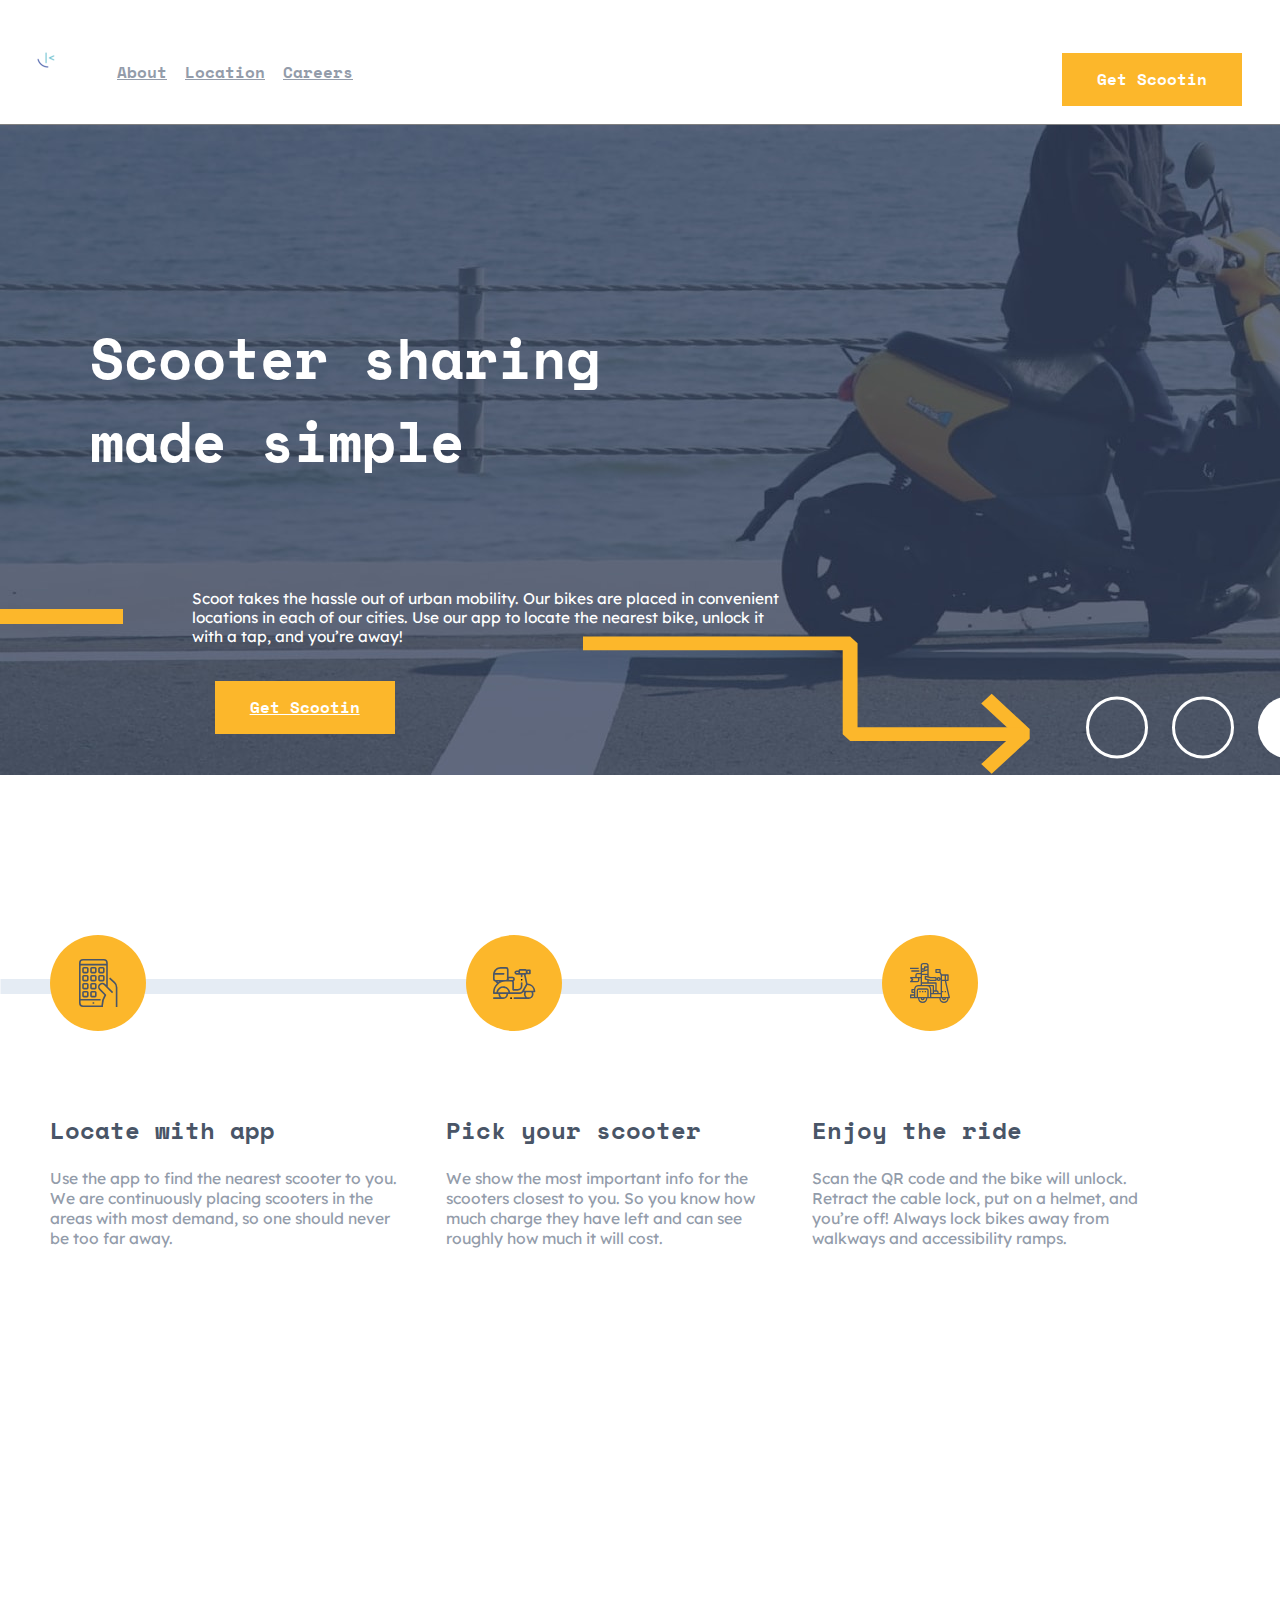
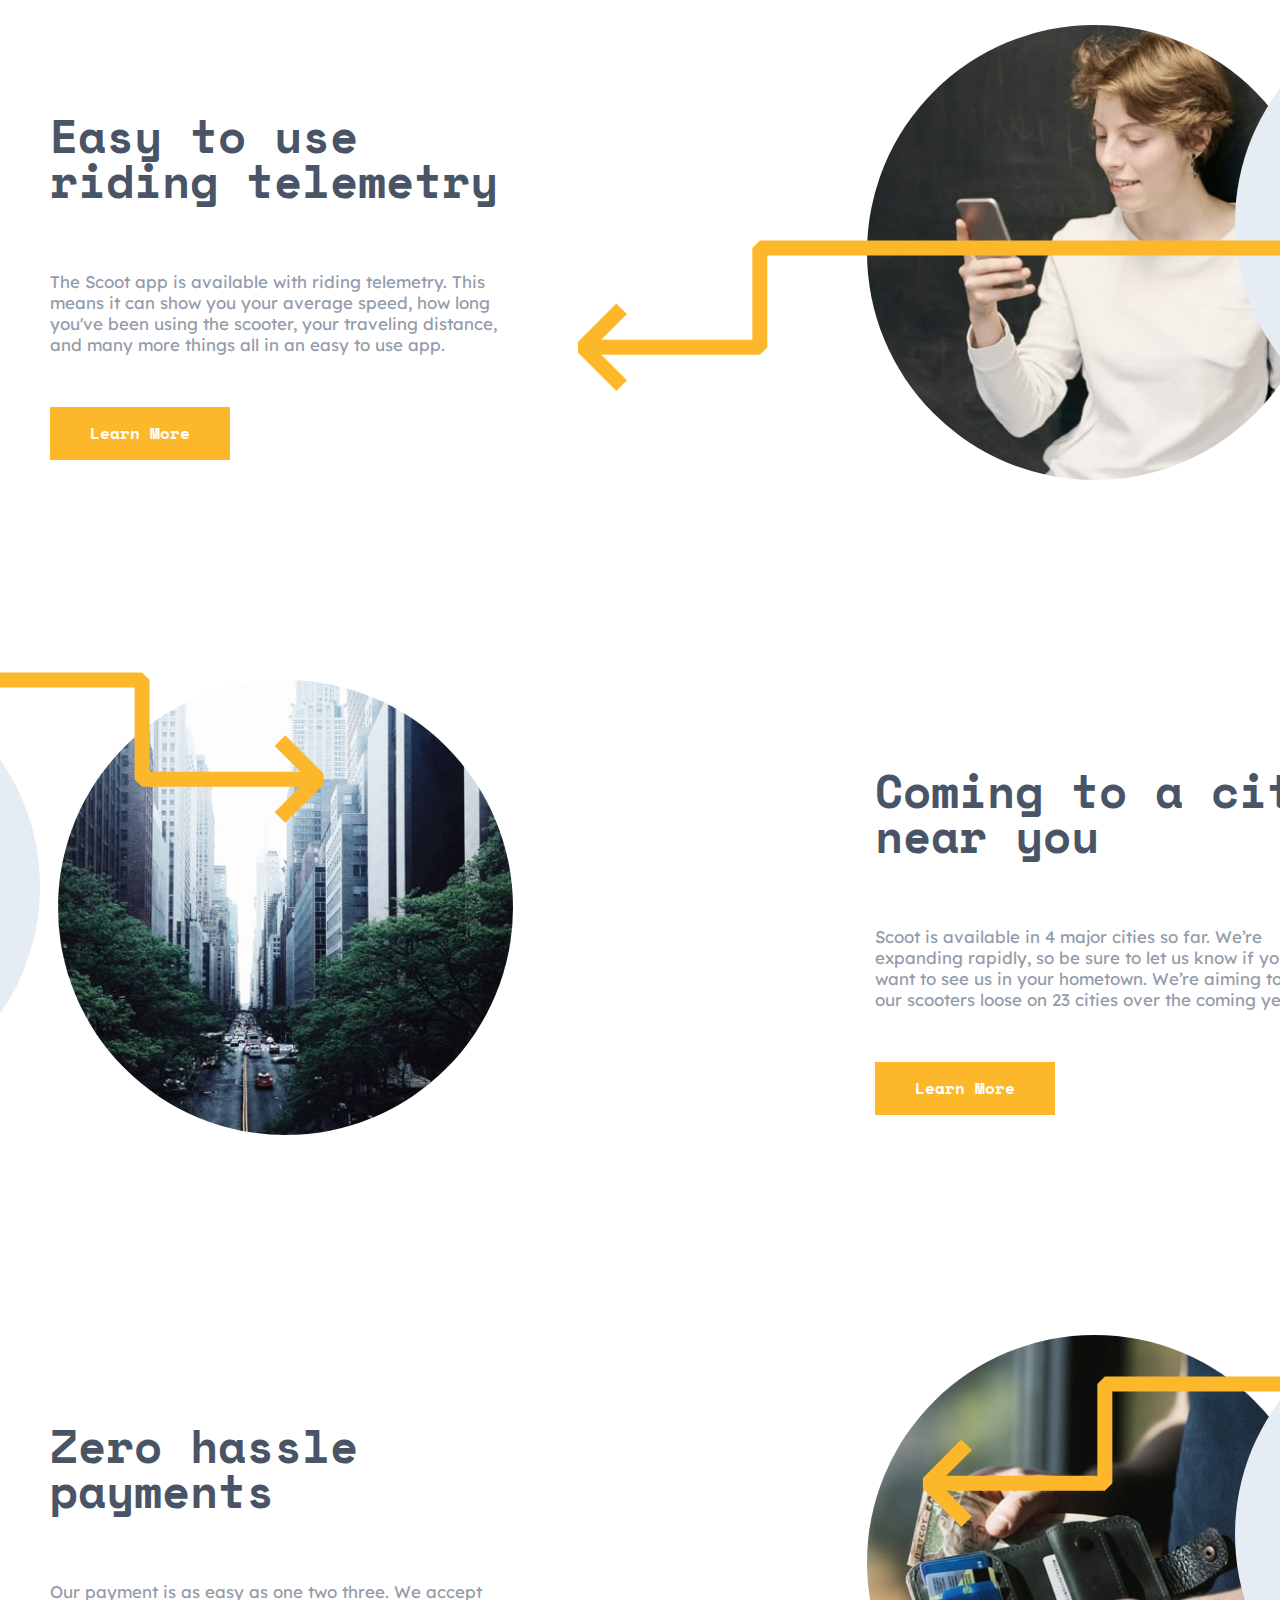
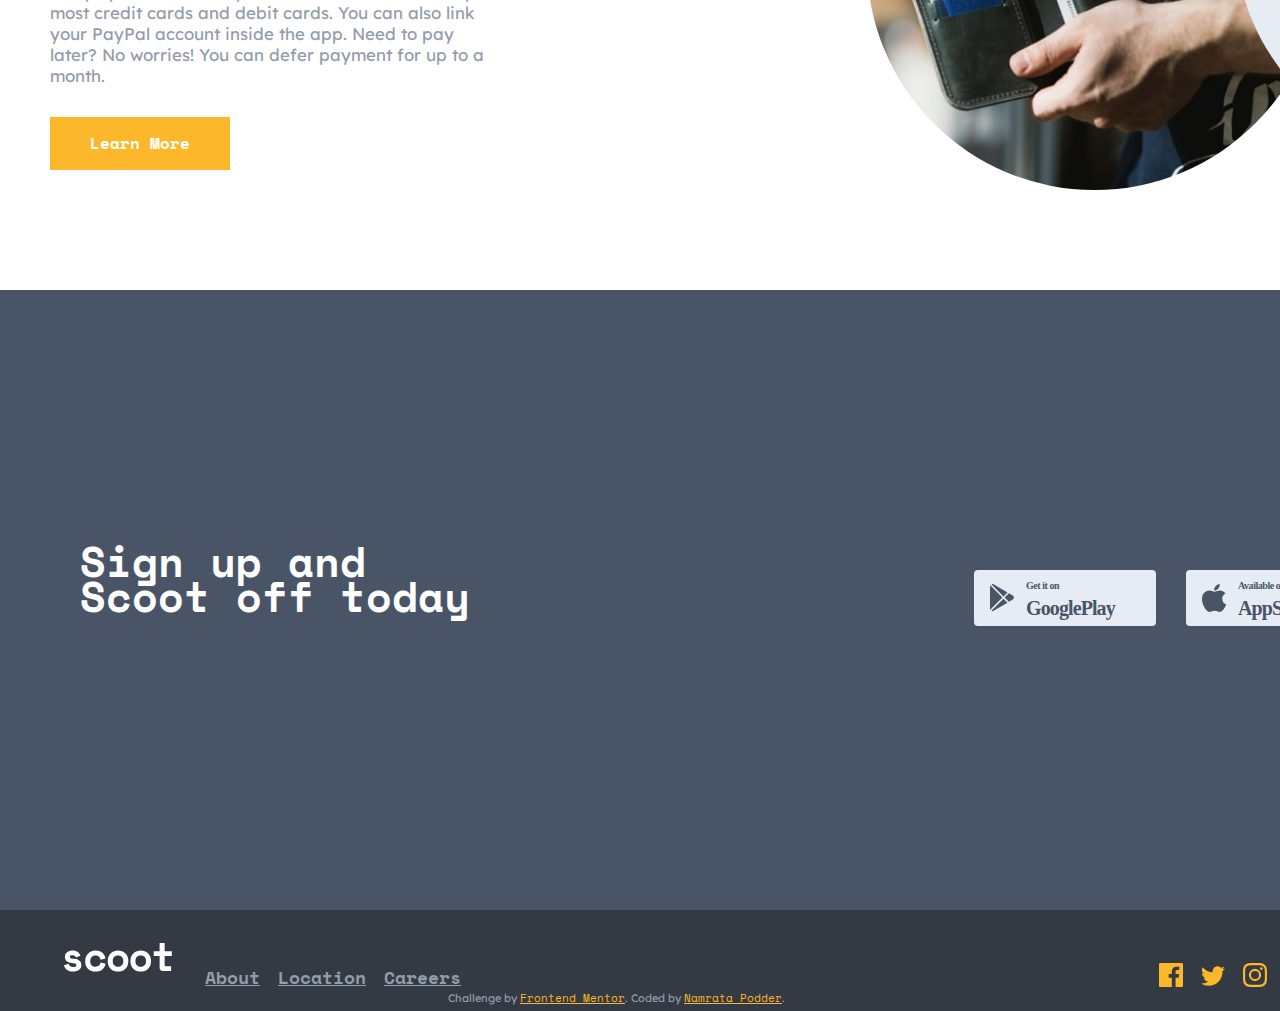
==== index.html @ ea5a3cc1 "Add files via upload" ====
<!doctype html>
<html lang="en">
  <head>
    <meta charset="utf-8">
    <meta name="viewport" content="width=device-width, initial-scale=1, shrink-to-fit=no">
    <link rel="stylesheet" href="https://stackpath.bootstrapcdn.com/bootstrap/4.5.0/css/bootstrap.min.css" integrity="sha384-9aIt2nRpC12Uk9gS9baDl411NQApFmC26EwAOH8WgZl5MYYxFfc+NcPb1dKGj7Sk" crossorigin="anonymous">
    <link rel="stylesheet" href="main.css">
    <title>Scoot Home</title>
  </head>
  <body>
    <div class="body_wrap">
    <nav>
      <div class="navbar-item logo"><a href="index.html"><img src="logo.png"></a> </img></div>
      <ul class="navbar-item tabs">
        <li>
          <a href="about.html">About</a>
        </li>
        <li>
          <a href="location.html">Location</a>
        </li>
        <li>
          <a href="career.html">Careers</a>
        </li>
      </ul>
      <a href="#scoot"><button class="navbar-item scootin">Get Scootin</button></a>
    </nav>
    <div class="sidebar-container">
      <div class="logo"><a href="index.html"><img src="logo-white.svg"></a></div>
      <img id="hamburger" src="assets/icons/hamburger.svg" alt="" onclick="openNav()">
    </div>
    <div id="mySidebar" class="sidebar">
      <div class="close"><img src="assets/icons/close.svg" onclick="closeNav()"></img></div>
      <div class="tabs">
        <p><a href="about.html">About</a></p>
        <p><a href="location.html">Location</a></p>
        <p><a href="career.html">Careers</a></p>
      </div>
      <a href="#scoot"><button class=" scootin">Get Scootin</button></a>
    </div>
      <div class="home_container">
        <div class="home-image">
          <div class="home-copy">
          <div id="home-heading"><h1 id="home-head">Scooter sharing made simple</h1></div>

          <div class="line">
            <img id="home-line" src="assets/patterns/line.svg" alt="horizontal-line">
          </div>
          <div id="home-text">
            Scoot takes the hassle out of urban mobility. Our bikes are placed in convenient locations in each of our cities. Use our app to locate the nearest bike, unlock it with a tap, and you’re away!

          </div>
          <div class="scoot-button">
            <button class="scootin"><a href="#scoot" >Get Scootin</a></button>
          </div>
          </div>
          <div class="arrow">
            <img id="home-arrow" src="assets/patterns/right-arrow.svg" alt="right-arrow">
          </div>
          <div class="circles">
            <img class="home-circle" src="assets/patterns/white-circles.svg" alt="right-arrow">
          </div>

        </div>
      </div>
      <section class="steps">
        <div class="step-container">


          <div class="horizontal-line">
            <img src="assets/patterns/horizontal-line.svg" alt="horizontal line">
          </div>
          <div class="vertical-line">
            <img src="assets/patterns/vertical-line.svg" alt="vertical line">
          </div>
          <div class="steps steps_wrap">
            <div class="step-card">
            <div class="step-icons ">
              <img  src="assets/icons/locate.svg" alt="locate">
            </div>
            <div class="step_copy">
              <h4>Locate with app</h4>
              <p>
                Use the app to find the nearest scooter to you. We are continuously placing scooters in the areas with most demand, so one should never be too far away.
              </p>
            </div>
            </div>
            <div class="step-card">

            <div class="step-icons ">
              <img class="not-first" src="assets/icons/scooter.svg" alt="locate">
            </div>
            <div class="step_copy scooter">
              <h4>Pick your scooter</h4>
              <p>
              We show the most important info for the scooters closest to you. So you know how much charge they have left and can see roughly how much it will cost.
                </p>
            </div>
            </div>
            <div class="step-card">
              <div class="step-icons">
              <img class="not-first" src="assets/icons/ride.svg" alt="locate">
            </div>
            <div class="step_copy ride">
              <h4>Enjoy the ride</h4>
              <p>
              Scan the QR code and the bike will unlock. Retract the cable lock, put on a helmet, and you’re off! Always lock bikes away from walkways and accessibility ramps.
            </p>
            </div>
          </div>
          </div>
          </div>
      </section>
      <section class="articles">
        <div class="article_container">
          <article class="feature">
            <div class="article_picture picture1">
              <img class="feature_pic" src="assets/images/telemetry.jpg" alt="article feature">
            </div>
            <div class="article_copy article1">
              <h2>Easy to use riding telemetry</h2>
              <p class="article_text">The Scoot app is available with riding telemetry. This means it can show you your average speed, how long you've been using the scooter, your traveling distance, and many more things all in an easy to use app.</p>
              <div class="learn-button learn1">
                <a href="about.html"><button class="learn-more">Learn More</button></a>
              </div>
            </div>

          </article>
          <article class="feature">
            <div class="article_picture picture2">
              <img class="feature_pic" src="assets/images/near-you.jpg" alt="article feature">
            </div>
            <div class="article_copy article2">
              <h2>Coming to a city near you</h2>
              <p class="article_text">Scoot is available in 4 major cities so far. We’re expanding rapidly, so be sure to let us know if you want to see us in your hometown. We’re aiming to let our scooters loose on 23 cities over the coming year.</p>
              <div class="learn-button learn2">
                <a href="location.html"><button class="learn-more">Learn More</button></a>
              </div>
            </div>

          </article>
          <article class="feature">
            <div class="article_picture picture1">
              <img class="feature_pic" src="assets/images/payments.jpg" alt="article feature">
            </div>
            <div class="article_copy article1">
              <h2>Zero hassle payments</h2>
              <p class="article_text">Our payment is as easy as one two three. We accept most credit cards and debit cards. You can also link your PayPal account inside the app. Need to pay later? No worries! You can defer payment for up to a month.</p>
              <div class="learn-button learn1">
                <a href="about.html"><button class="learn-more">Learn More</button></a>
              </div>
            </div>
          </article>
        </div>
        <div class="patterns">
        <div class="pattern pattern--circle pattern--circle--group-1">
          <img src="./assets/patterns/circle.svg" alt="circle pattern">
        </div>
        <div class="pattern pattern--arrow pattern--arrow--group-1">
          <img src="./assets/patterns/left-downward-arrow.svg" alt="left downward arrow pattern">
        </div>
        <div class="pattern pattern--circle pattern--circle--group-2">
          <img src="./assets/patterns/circle.svg" alt="circle pattern">
        </div>
        <div class="pattern pattern--arrow pattern--arrow--group-2">
          <img src="./assets/patterns/right-arrow.svg" alt="right arrow pattern">
        </div>
        <div class="pattern pattern--circle pattern--circle--group-3">
          <img src="./assets/patterns/circle.svg" alt="circle pattern">
        </div>
        <div class="pattern pattern--arrow pattern--arrow--group-3">
          <img src="./assets/patterns/left-downward-arrow.svg" alt="left downward arrow pattern">
        </div>
        </div>
      </section>
       <section class="call-to-action" id="scoot">
      <div class="call-to-action-container">
        <h2>Sign up and Scoot off today</h2>
        <div class="stores">
          <div class="store appstore"><img src="assets/icons/app-store.svg" alt="appstore"></div>
          <div class="store playstore"><img src="assets/icons/google-play.svg" alt="playstore"></div>
        </div>
      </div>
    </section>
    <footer>
      <div class="footer-container">
        <div class="footer-logo"><a href="index.html"><img src="./assets/logo-white.svg"></a> </img></div>
        <ul class="footer-tabs">
          <li>
            <a href="about.html">About</a>
          </li>
          <li>
            <a href="location.html">Location</a>
          </li>
          <li>
            <a href="career.html">Careers</a>
          </li>
        </ul>
        <ul class="socials">
          <li>
            <a href="www.facebook.com"><img src="assets/icons/facebook.svg" alt="facebook-icon"></a>
          </li>
          <li>
            <a href="www.twitter.com"><img src="assets/icons/twitter.svg" alt="twitter"></a>
          </li>
          <li>
            <a href="www.instagram.com"><img src="assets/icons/instagram.svg" alt="instagram"></a>
          </li>
        </ul>
        </ul>
        <div class="attribution">
          Challenge by <a href="https://www.frontendmentor.io/challenges" target="_blank">Frontend Mentor</a>.
          Coded by <a href="https://twitter.com/namratapdr" target="_blank">Namrata Podder</a>.
        </div>
      </div>
    </footer>
      </div>
    <script src="https://code.jquery.com/jquery-3.5.1.slim.min.js" integrity="sha384-DfXdz2htPH0lsSSs5nCTpuj/zy4C+OGpamoFVy38MVBnE+IbbVYUew+OrCXaRkfj" crossorigin="anonymous"></script>
    <script src="https://cdn.jsdelivr.net/npm/popper.js@1.16.0/dist/umd/popper.min.js" integrity="sha384-Q6E9RHvbIyZFJoft+2mJbHaEWldlvI9IOYy5n3zV9zzTtmI3UksdQRVvoxMfooAo" crossorigin="anonymous"></script>
    <script src="https://stackpath.bootstrapcdn.com/bootstrap/4.5.0/js/bootstrap.min.js" integrity="sha384-OgVRvuATP1z7JjHLkuOU7Xw704+h835Lr+6QL9UvYjZE3Ipu6Tp75j7Bh/kR0JKI" crossorigin="anonymous"></script>
    <script>
      function openNav() {
        document.getElementById("mySidebar").style.width = "270px";

      }
      function closeNav() {
        document.getElementById("mySidebar").style.width = "0";

      }

    </script>
  </body>
</html>
---- main.css ----
@import url("https://fonts.googleapis.com/css?family=Lexend+Deca|Space+Mono:400,700&display=swap");
html,body{
  height: 100%;
   scroll-behavior: smooth;
}
body{
  margin:0;
  font-family: "Lexend Deca", sans-serif;
  background-color: white;
  color: #939caa;
  overflow-x: hidden;
}
.body_wrap{
  overflow-x: hidden;
  position: relative;
  scroll-behavior: smooth;

}
.sidebar-container{
   overflow-x: hidden;
}

.steps{
  font-size: 1.5rem;
  
}
.home-image{
  color: white;
}
h1{
  font-weight: bold;
  font-family: "Space Mono", monospace;
}
.home_container{
  overflow: hidden;
  font-size: 1.5rem;
}

.scootin:hover{
  outline: none;
  color: #fcb72b;
  background-color: transparent;
  border-color: #fcb72b;
}
.scootin:hover a{
  color: #fcb72b;
}
.learn-more:hover a{
  color: #fcb72b;
}
.messageUs:hover a{
  color: #fcb72b;
}
nav{
  font-size: 1.5rem;
}
.sidebar{
  font-size: 1.5rem;
  
}
  @media (min-width: 768px) {
    nav{
      margin:0;
      height: 100px;
      border-bottom: 1px solid grey;
      font-family: "Space Mono", monospace;
    }
.navbar-item{
  padding: 20px;

}
.logo{
  margin-left: 10px;
  float: left;
  margin-right: 30px;
}
ul{
  list-style-type: none;
}
 a{
  color: inherit;
font-family: "Space Mono", monospace;
}
a:hover{
  color:#FCB72B;
  text-decoration: none;
}
.tabs li {
  padding-top: 12px;
  font-size: 65%;
  font-weight: bold;
  display: inline;
  float: left;
  margin: 5px;
  padding-right: 8px;
}
.scootin{
  font-family: "Space Mono", monospace;
  height: 53px;
  width: 180px;
  text-align: center;
  float: right;
  margin-right: 3%;
  background-color : #FCB72B;
  color: white;
  font-size: 65%;
  font-weight: bold;
  border : 3px solid #FCB72B;
  margin-top: -35px;
  padding: 0;
}
.sidebar , .sidebar-container{
  display: none;
}



}
@media (min-width:1500px) {
  .home-image{
    background-image: url("assets/images/home-hero-desktop.jpg");
    background-size: cover;
    height: 650px;
    width: 100%;
      }
      #home-heading{
        padding-top: 4%;
        width: 650px;
        padding-left: 7%;
      }
      #home-head{
        font-size: 235%;
      }
      #home-text{
        font-size: 68%;
        padding-top: 2%;
        width: 600px;
        padding-left: 10%;
      }
      #home-line{
        position: relative;
        top:80px;
        left:-80px;
      } 
      #home-arrow{
        position: absolute;
        width: 447px;
        height: 138px;
        z-index: 0;
        right: 250px;
        margin-top: -10px;
      }
      .circles{
        width: 234px;
        height: 63px;
        float: right;
        padding-top: 50px;
        margin-right: -40px;
      }
      .scoot-button{
        position: absolute;
        height: 53px;
        width: 180px;
        margin-top: 70px;
        margin-left: 220px;
      }
}
@media (min-width:1024px) and (max-width:1500px){
.home-image{
  background-image: url("assets/images/home-hero-desktop.jpg");
  background-size: cover;
  height: 650px;
  width: 100%;
    }
    #home-heading{
      padding-top: 12%;
      width: 650px;
      padding-left: 7%;
    }
    #home-head{
      font-size: 235%;
    }
    #home-text{
      font-size: 64%;
      padding-top: 3%;
      width: 600px;
      padding-left: 15%;
    }
    #home-line{
      position: relative;
      top:80px;
      left:-80px;
    }
    #home-arrow{
      position: absolute;
      width: 447px;
      height: 138px;
      z-index: 0;
      right: 250px;
      margin-top: -10px;
    }
    .circles{
      width: 234px;
      height: 63px;
      float: right;
      padding-top: 50px;
      margin-right: -40px;
    }
    .scoot-button{
      position: absolute;
      height: 53px;
      width: 180px;
      margin-top: 70px;
      margin-left: 220px;
    }
  }
@media (min-width:767.98px) and (max-width: 1023.98px) {
  .home-image{
    background-image: url("assets/images/home-hero-tablet.jpg");
    background-size: cover;
    height: 650px;
     display: flex;
        -webkit-box-pack: center;
                -ms-flex-pack: center;
                justify-content: center;
                -webkit-box-align: center;
                -ms-flex-align: center;
                align-items: center;
        -webkit-box-direction: normal;
        -ms-flex-direction: column;
        flex-direction: column;
        justify-content: center;
      }


    .home_container{
      text-align: center;
      margin: auto;
        width: 100%;
        display: block;
    }
    #home-heading{
     
      width: 500px;
      height: 112px;
      margin: 0 3%;
    }
    #home-head{
      font-size: 225%;
      line-height: 90%;
    }
    #home-text{
      text-align: center;
      font-size: 64%;
      margin-top: 125px;
      width: 573px;
      height: 75px;
      margin: 25px 0 50px 0 ;
    }
    #home-line{
    display: none;
    }
    .arrow{
      float: left;
    }
    #home-arrow{
      position: absolute;
      width: 447px;
      height: 138px;
      top: 580px;
      left: 0;
       -webkit-transform: translateX(-4rem);
          transform: translateX(-4rem);
    }
    .circles{
      width: 234px;
      height: 63px;
      margin-right:-40px;
      position: absolute;
      top: 640px;
      right: 0;
    }
    .scoot-button{
      text-align: center;
      position: absolute;
      height: 53px;
      width: 180px;
      top: 35rem;
      left: 40%;
    }
  }
  @media (max-width: 767.97px) {
    .home-image{
      background-image: url("assets/images/home-hero-mobile.jpg");
      background-size: cover;
      height: 650px;
      width: 100%;
      display: flex;
      text-align: center;
        -webkit-box-pack: center;
        -ms-flex-pack: center;
        justify-content: center;
        -webkit-box-align: center;
        -ms-flex-align: center;
        align-items: center;
        -webkit-box-direction: normal;
        -ms-flex-direction: column;
        flex-direction: column;
        justify-content: center;
        }
 .home_container{
      text-align: center;
      margin: auto;
        width: 100%;
        display: block;
    }
    #home-heading{
    
      width: 500px;
      height: 112px;
     
    }
    #home-heading h1{
      position: absolute;
      left:0;
    }
    #home-head{
       
      font-size: 220%;
      line-height: 90%;
    }
    .home-copy{
      display: flex;
      text-align: center;
        -webkit-box-pack: center;
        -ms-flex-pack: center;
        justify-content: center;
        -webkit-box-align: center;
        -ms-flex-align: center;
        align-items: center;
        -webkit-box-direction: normal;
        -ms-flex-direction: column;
        flex-direction: column;
        justify-content: center;
      position: absolute;
      top: 2rem;
    }
    #home-text{
      text-align: center;
      font-size: 64%;
      margin-top: 125px;
      width: 573px;
      height: 75px;
      margin: 25px 0 50px  0;
    }
    #home-line{
    display: none;
    }
     #home-arrow{
      position: absolute;
      width: 447px;
      height: 138px;
      top: 580px;
      left: 0;
       -webkit-transform: translateX(-4rem);
          transform: translateX(-4rem);
    }
     .scoot-button{
      text-align: center;
      position: absolute;
      height: 53px;
      width: 180px;
      top: 24rem;
      right: 40%;
     }
    }
  @media  (max-width: 767.97px) {
    .home_container{
      text-align: center;
      margin: auto;
        width: 100%;
        display: flex;
        justify-content: center;
    }
    #home-heading{
      margin-top: 60px;
      padding-top: 17%;
      width: 436px;
      height: 80px;
      margin-left: 15%;
    }
    #home-head{
      font-size: 165%;
      line-height: 90%;
    }
    #home-text{
      font-size: 64%;
      width: 436px;
      height: 100px;
      margin: 100px 15% 34px 15%;
    }
    #home-line{
    display: none;
    }
    .arrow{
      float: left;
    }
    #home-arrow{
      position: absolute;
      width: 447px;
      height: 138px;
      top: 430px;
      margin-left: -30%;
      margin-right: 30%;
    }
    .circles{
    display: none;
    }
    .scoot-button{
      position: absolute;
      height: 53px;
      width: 180px;
      margin: 0 15%;
    }
  }
  /*making the header more responsive*/
@media  (max-width:599.98px){
 
  #home-head{
    font-size: 165%;
    line-height: 90%;
  }
  #home-text{
    font-size: 64%;
    width: 380px;
    height: 100px;
    margin: 100px 10% 50px 10%;
  }
  #home-line{
  display: none;
  }
  .arrow{
    float: left;
  }
  #home-arrow{
    position: absolute;
    width: 447px;
    height: 138px;
    top: 430px;
    margin-left: -40%;
    margin-right: 30%;
  }
  .circles{
  display: none;
  }
  
}
@media (max-width:434px){
  .home_container{
    text-align: left;
    margin: auto;
      width: 100%;
    display: flex;
    justify-content: center;

  }
  #home-heading{
    padding: 20%  0 0 20px;
    width: 350px;
    height: 80px;
    margin: 60px 1% 0px 1%;

  }
  #home-head{
    font-size: 100%;
    line-height: 90%;

  }
  #home-text{
    font-size: 64%;
    width: 300px;
    height: 100px;
    margin: 50px 5% 70px 2%;
    padding: 20px;
  }
  #home-line{
  display: none;
  }
  .arrow{
    float: left;
  }
  #home-arrow{
    position: absolute;
    width: 447px;
    height: 138px;
    top: 440px;
    margin-left: -78%;
    margin-right: 30%;
  }
  .circles{
  display: none;
  }
  .scoot-button{
    position: absolute;
    height: 53px;
    width: 50px;
    right: 230px;
    font-size: 1.3rem;
    margin: 30px 50px 30px 50px;
  }
}
@media (max-width:322px){

  .scoot-button{
    position: absolute;
    left: 0px;
    height: 53px;
    width: 40px;
    right: 230px;
    font-size: 1.3rem;
    margin: 30px auto;
  }
 
  #home-heading {
     width: 50%;
     margin-bottom: 1rem;
  }
  #home-head {
   
    font-size: 150%;
    line-height: 90%;
    
  }
}
/*Styling for phones and tablets*/
@media (max-width: 767.98px) {
  .navbar-item{
    display: none;
  }
  .sidebar-container{
    position: fixed;
    top: 0;
    text-align: center;
    background: white;
    display: block;
    height: 70px;
    width: 100%;
    z-index: 1;
  }
  .sidebar-container .logo img{
      width: 75px;
      height: 21px;
  }
  .sidebar {
    height: calc(100% - 70px); 
    width: 0px; 
    position: fixed;
    top: 70px;
    float: left;
    text-align: left;
    z-index: 1;
    background-color: #333A44; 
    overflow: hidden; 
    padding-top: -20px; 
    transition: 0.5s; 
  }
  #hamburger{
    float: left;
    margin-top: -60px;
    padding: 30px;
  }
  .logo{
    margin-top: 6px;
    padding:10px;
  }
  .close{

    position: absolute;
    top:2%;
    right: 5%;
  }
  a{
  color: #fff;
  }
  a:hover{
    color:#FCB72B;
    text-decoration: none;
  }
  .tabs  {
    padding-top: 12px;
    padding-left: 2.5rem;
    font-size: 65%;
    font-weight: bold;
    margin: 5px;
    padding-right: 8px;
    transition: 0.3s;
   
  }
  
  .scootin{
    position: absolute;
    bottom: 0;
    height: 53px;
    width: 160px;
    text-align: center;
    margin: 2rem 0 2rem 2.5rem;
    background-color : #FCB72B;
    color: white;
    font-size: 65%;
    font-weight: bold;
    border : 3px solid #FCB72B;
    padding: 0;
  }
}
@media (max-width:340px){
  .steps {
    width: 100%;
    height: 700px;
    background-color: white;
  }
  .step_copy p {
    font-size: 60%;
  }
}
.steps {
  width: 100%;
  height: 650px;
  background-color: white;

}
.step_copy p {
  font-size: 65%;
}
.step_copy h4{
  color: #495567;
  font-family:"Space Mono", monospace;
  font-weight: bold;
  margin-bottom: 20px;
}
@media (min-width:1190px) {
  .vertical-line {
    display: none;
  }
  .step-container{
  position: relative;
  top: 30%;
  z-index: 0;
  }
  .steps {
      display: flex;

  }
  .step-icons {
    float: left;
    display: inline;
  margin-top: -65px;
  margin-left: 50px;
  }
  .not-first{
      margin-left: 270px;
  }
  .step_copy{
    position: absolute;
    top: 60px;
    width: 350px;
    height: 100px;
    margin: 50px 10px 50px 50px;
  }

  .scooter {
    margin-left: 300px;
  }
  .ride {
    margin-left: 250px;
    margin-right: 0px;
  }
}

@media (min-width:768px) and (max-width: 1189.98px) {
  .horizontal-line {
    display: none;
  }
  .step-container{
  position: relative;
  display: flex;
  justify-content: space-around;
  }
  .vertical-line{
     margin-left: 20%;

  }

    .steps_wrap{
      float: left;
    }
  .step-icons {
  margin:100px 20px 0px -55px;
  left:0;

  }
  .step_copy{
    position: absolute;
    width: 400px;
    height: 100px;
    margin: -100px 10px 50px 100px;
  }
}

@media (max-width: 767.98px) {
  .steps{
    margin-bottom: 150px;
  }
  .horizontal-line {
    display: none;
  }
  .vertical-line {
    display: none;
  }
  .step-container{
    height: 100%;
  display: flex;
  flex-direction: column;
  margin: auto;
  justify-content: center;
  text-align: center;
  }

  .step-icons {
  margin:80px 0;

  }
  .step-icons img{
    width: 56px;
    height: 56px;
  }
  .not-first{
    margin-top: 130px;
  }
  .step_copy{
    position: absolute;
    width: 80%;
    height: 100px;
    margin: -40px 10% 50px 10% ;
  }
}
.learn-more{
  font-family: "Space Mono", monospace;
  height: 53px;
  width: 180px;
  text-align: center;
  background-color : #FCB72B;
  color: white;
  font-size: 65%;
  font-weight: bold;
  border : 3px solid #FCB72B;
}
.learn-more:hover{
  outline: none;
  color: #fcb72b;
  background-color: transparent;
  border-color: #fcb72b;
}
.article_picture{
  margin-top:150px;
  width: 455px;
  height: 455px;
  border-radius: 50%;

}
.feature_pic{
  width: 100%;
  height: 100%;
  object-fit: cover;
  border-radius: 50%;
  position: relative;
}
h2{
  color: #495567;
  font-family:"Space Mono", monospace;
  font-weight: bold;
  font-size: 190%;
  width: 450px;
  height: 120px;
  line-height: 99%;
}

.article_text{
  font-size: 1.5rem;
}

@media (min-width:1044px) {
  .article_container{
    display: flex;
    flex-direction: column;
    width: 100%;
    justify-content: center;
    padding: 50px 50px;
    text-align: center;
  }
  .feature{
    height: 655px;
  }

  .picture1{
    float: right;
     margin-right: 0.5rem;
  }
 
  .article_copy{
    margin-top: 200px;
    text-align: left;
    font-size: 1.5rem;
  }
  .article1{
      float: left;
  }

  .article_text{
    width: 455px;
    height: 100px;
    font-size: 70%;
  }
  .learn-button{
    margin: 20px 0px;
  }
  .learn1{
    float: left;
  }
  .picture2{
    margin-left: 0.5rem;
  }
  .picture2 , .learn2{
    float: left;
  }

  .article2 {
      float: right;
  }
  .articles .pattern--circle--group-1 {
         
         position: absolute;
         top: 100rem;
         right: 0;
    -webkit-transform: translateX(400px);
            transform: translateX(400px);
  }
  .articles .pattern--arrow--group-1 {
    position: absolute;
  top: 115rem;
  right: -3%;
}
  .articles .pattern--circle--group-2 {
         
         position: absolute;
         top: 141.5rem;
         left: 0;
    -webkit-transform: translateX(-405px);
            transform: translateX(-405px);
  }
  .articles .pattern--arrow--group-2 {
    position: absolute;
  top: 142rem;
  left: -10%;
}
.articles .pattern--circle--group-3 {
         
         position: absolute;
         top: 182rem;
         right: 0;
    -webkit-transform: translateX(400px);
            transform: translateX(400px);
  }
  .articles .pattern--arrow--group-3 {
  position: absolute;
  top: 186rem;
  left: 72%;
}
}

@media (min-width:769px) and (max-width:1043.98px) {
  .article_container{
    display: flex;
    flex-wrap: wrap;
    width: 100%;
    justify-content: center;
    padding: 50px 50px;
  }
  .feature{
    flex-direction: row;
    height: 820px;
    display: block;
  }
  .article_picture{
    margin-top:50px;
    width: 410px;
    height: 410px;
    border-radius: 50%;
    margin-left: 90px;
  }
  .article_copy{
    margin-top: 40px;
    margin-left: 10px;
    font-size: 1.5rem;
  }
  .article_text{
    width: 570px;
    height: 95px;
    font-size: 65%;
    text-align: center;
  }
  .article_container  h2{
    text-align: center;
    width: 573px;
    font-size: 220%;
  }
  .learn-button{
    margin: 10px 33%;
  }
  
   .articles .pattern--circle--group-1 {
         
         position: absolute;
         top: 93rem;
         right: 0;
    -webkit-transform: translateX(350px);
            transform: translateX(350px);
  }
  .articles .pattern--arrow--group-1 {
    position: absolute;
  top: 110rem;
  right: -3%;
}
  .articles .pattern--circle--group-2 {
         
         position: absolute;
         top: 143rem;
         left: 0;
    -webkit-transform: translateX(-335px);
            transform: translateX(-335px);
  }
  .articles .pattern--arrow--group-2 {
    position: absolute;
  top: 144rem;
  left: -12%;
}
.articles .pattern--circle--group-3 {
         
         position: absolute;
         top: 195rem;
         right: 0;
    -webkit-transform: translateX(350px);
            transform: translateX(350px);
  }
  .articles .pattern--arrow--group-3 {
  position: absolute;
  top: 200rem;
  left: 50%;
}
}
@media (max-width: 768.98px) {
  .body_wrap{
    overflow: hidden;
  }
  .article_container{
    display: flex;
    flex-wrap: wrap;
    width: 100%;
    justify-content: center;
    padding: 50px 50px;
    margin-top: 30px;
  }
  .feature{
    flex-direction: row;
    height: 780px;
    display: block;
    margin: 0 10%;
  }
  
  .article_picture{
    margin-top:150px;
    width: 311px;
    height: 311px;
    border-radius: 50%;
    margin-left: 20%;
  }
  .article_copy{
    margin-top: 40px;
    font-size: 1.5rem;
  }
 .article_container  h2{
    text-align: center;
    height: 70px;
    font-size: 130%;
    width: 80%;
    margin-left: 30px;
    margin-bottom: 10px;
  }
  .article_text{
    width: 80%;
    height: 115px;
    font-size: 65%;
    text-align: center;
    margin-left: 30px;
  }
  .learn-button{
    margin: 40px 28%;
  }
  .learn-more:hover{
  outline: none;
  color: #fcb72b;
  background-color: transparent;
  border-color: #fcb72b;
}
  .articles .pattern--circle--group-1 {
         
       display: none;
  }
  .articles .pattern--arrow--group-1 {
    position: absolute;
  top: 115rem;
  left: 18%;
}
  .articles .pattern--circle--group-2 {
        display: none;
  }
  .articles .pattern--arrow--group-2 {
    position: absolute;
  top: 152rem;
  left: -3%;
}
.articles .pattern--circle--group-3 {
         
        display: none;
  }
  .articles .pattern--arrow--group-3 {
  position: absolute;
  top: 200rem;
  left: 25%;
}
}
@media (max-width: 660px) {
  .article_container{
    display: flex;
    flex-wrap: wrap;
    width:90%;
  }
  .articles{
    display: flex;
    flex-wrap: wrap;
    width:100%;
    margin: auto;
    justify-content: center;

  }
  .learn-more{
    font-family: "Space Mono", monospace;
    height: 53px;
    width: 160px;
    text-align: center;
    background-color : #FCB72B;
    color: white;
    font-size: 75%;
    font-weight: bold;
    border : 3px solid #FCB72B;
  }
  .learn-more:hover{
    outline: none;
    color: #fcb72b;
    background-color: transparent;
    border-color: #fcb72b;
  }
  .learn-more:active{
    outline: none;
  }
  .article_picture{
    margin-top:50px;
    width: 200px;
    height: 200px;
    border-radius: 50%;
    margin: 50px auto auto auto;

  }
  .feature_pic{
    width: 100%;
    height: 100%;
    object-fit: cover;
    border-radius: 50%;
    position: relative;
  }
  .article_copy{
    margin : auto;
    width: 100%;
    text-align: center;
  }
  .article_text{
    margin-bottom: 10%;
  }
  .article_container  h2{
    color: #495567;
    font-family:"Space Mono", monospace;
    font-weight: bold;
    font-size: 120%;
    margin: 20px;
  }
  .article_text{
    font-family: "Lexend Deca", sans-serif;
    font-size: 1rem;
    background-color: white;
    color: #939caa;
  }
  
  .articles .pattern--arrow--group-1 {
    position: absolute;
  top: 104.5rem;
  left: 10%;
}
.articles .pattern--arrow--group-2 {
  position: absolute;
  top: 144rem;
  right:95%;
  margin-left:-15%;
}
 .articles .pattern--arrow--group-3 {
  position: absolute;
  top: 200rem;
  left: 30%;
}
}
@media (min-width:485.98px) and (max-width:618px) {
  .learn-button{
    margin: 36% auto auto auto;
  }
  .article_container  h2{
    font-size: 1.2rem;
  }
}
@media (min-width:429.98px) and (max-width:486px) {
  .learn-button{
    margin: 55% auto auto auto;
  }
 .article_container  h2{
    font-size: 1.2rem;
  }
}
@media (max-width:430px) {
  .learn-button{
    margin: 90% auto auto auto;
  }
  .article_container  h2{
    font-size: 1.2rem;
  }
  .articles .pattern--arrow--group-2 {
  position: absolute;
  top: 146.5rem;
left: -35%;
  margin-left:-10%;
}
}
  .call-to-action-container{
            background: url("assets/patterns/cta-circles.svg");
            background-position-y: 10rem;
            background-position-x: 5rem;
            background-repeat: no-repeat;
            display: flex;
            width: 100%;
            height: 300px;
            background-color: #495567;
            justify-content: space-between;
            -webkit-box-align: center;
            -ms-flex-align: center;
            align-items: center;
            padding: 10rem 5rem;
            overflow: hidden;
             text-align: left;
        }
        .call-to-action h2{
           
            color: #fff;
            font-family:"Space Mono", monospace;
            font-weight: bold;
            font-size: 260%;
            line-height: 85%;
            width: 400px;
            height: 110px;
            margin-top: 2rem;
        }
        .store{
            float: right;
            margin: 15px;
        }
       @media (max-width: 1023.98px){
           .call-to-action-container{
               display: flex;
               -webkit-box-orient: vertical;
                -webkit-box-direction: normal;
                -ms-flex-direction: column;
                flex-direction: column;
                -webkit-box-pack: center;
                -ms-flex-pack: center;
                justify-content: center;
                text-align: center;
                 background-position-x: -20rem;
           }
           .call-to-action h2{
               font-size: 250%;
           }
           .store{
               display: flex;
               flex-direction: row;
               margin:1rem;
               -webkit-box-orient: horizontal;
           }
           .store img{
               width: 90%;
                 height: auto;     
           }
           
       }
       @media (max-width: 769px){
           .call-to-action h2{
               font-size: 200%;
           }
           .stores{
               display: flex;
               -ms-flex-direction: row;
                flex-direction: row;
                -webkit-box-pack: center;
                -ms-flex-pack: center;
                justify-content: center;
               -webkit-box-orient: horizontal;
               -webkit-box-direction: normal;
           }
           .store img{
               width: 120px;
                 height: 50px;     
           }
       }
         @media (max-width: 400px){
             .call-to-action h2{
               font-size: 130%;
               width: 200px;
           }
           .store img{
               width: 90px;
                 height: 40px;     
           }
         }
          ul{
            list-style-type: none;
            }
            a {
                font-family: "Space Mono", monospace;
            }
             footer a{
            color: #939caa; /*dim grey*/
            
            }
            a:hover{
            color:#FCB72B;
            text-decoration: none;
            }
       footer{
           background-color:#333A44 ;
           overflow: hidden;
       }
        @media (min-width:769px){
       footer{
        width: 100%;
        height: 101px;
        display: flex;
               -ms-flex-direction: column;
                flex-direction: column;
                 -webkit-box-pack: center;
                -ms-flex-pack: center;
                justify-content: center;
               -webkit-box-orient: vertical;
               -webkit-box-direction: normal;
               position: relative;
        
       }

       .footer-logo{
           float: left;
           padding: 5%;
       }
       
      
       .footer-tabs li , .socials li{
           padding-top: 2rem;
            font-weight: bold;
            display: inline;
            float: left;
            margin: 5px;
            padding-right: 8px;
            font-size: 115%;
       }
      
       .footer-tabs{
           position: absolute;
           left: 10rem;
           top:0;
           
       }
       .socials{
           top:0;
            position: absolute;
            right: 0;
       }
    }
       .socials,.footer-tabs {
           display: flex;
             -webkit-box-align: center;
            -ms-flex-align: center;
            align-items: center;
       }
       footer a{
             color: #939caa; 
       }

       @media (max-width:769px){
           footer{
               width: 100%;
                height: 400px;
                margin: 0 auto;
                padding: 6.4rem ;
                display: -webkit-box;
                display: -ms-flexbox;
                display: flex;
                -webkit-box-orient: vertical;
                -webkit-box-direction: normal;
                -ms-flex-direction: column;
                flex-direction: column;
                -webkit-box-align: center;
                -ms-flex-align: center;
                align-items: center;
                justify-content: center;
           }
           .footer-logo{
               padding-left: 15px;
           }
           .footer-container{
                display: flex;
                flex-direction: column;
                text-align: center;
             -webkit-box-align: center;
            -ms-flex-align: center;
            align-items: center;
              
           }

           .socials{
                margin-top: 3rem;
           }
            .socials li{
         
            font-weight: bold;
            display: inline;
            float: left;
            margin: 5px;
            padding-right: 8px;
           
       }
       .footer-tabs{
           display: block;
          
       }
       .footer-tabs li {
            font-size: 110%;
           margin-top: 1.5rem;
            font-weight: bold;
           clear: both;
       }
       
    }
    footer{
      text-align: center;
    }
    .attribution { 
      font-size: 11px;
       text-align: center; 
      position: absolute;
      bottom: 5px;
     
    }
    @media (min-width: 769.1px){
      .attribution{
        left: 35%;
    }
    }
      .attribution a { color:#FCB72B; }
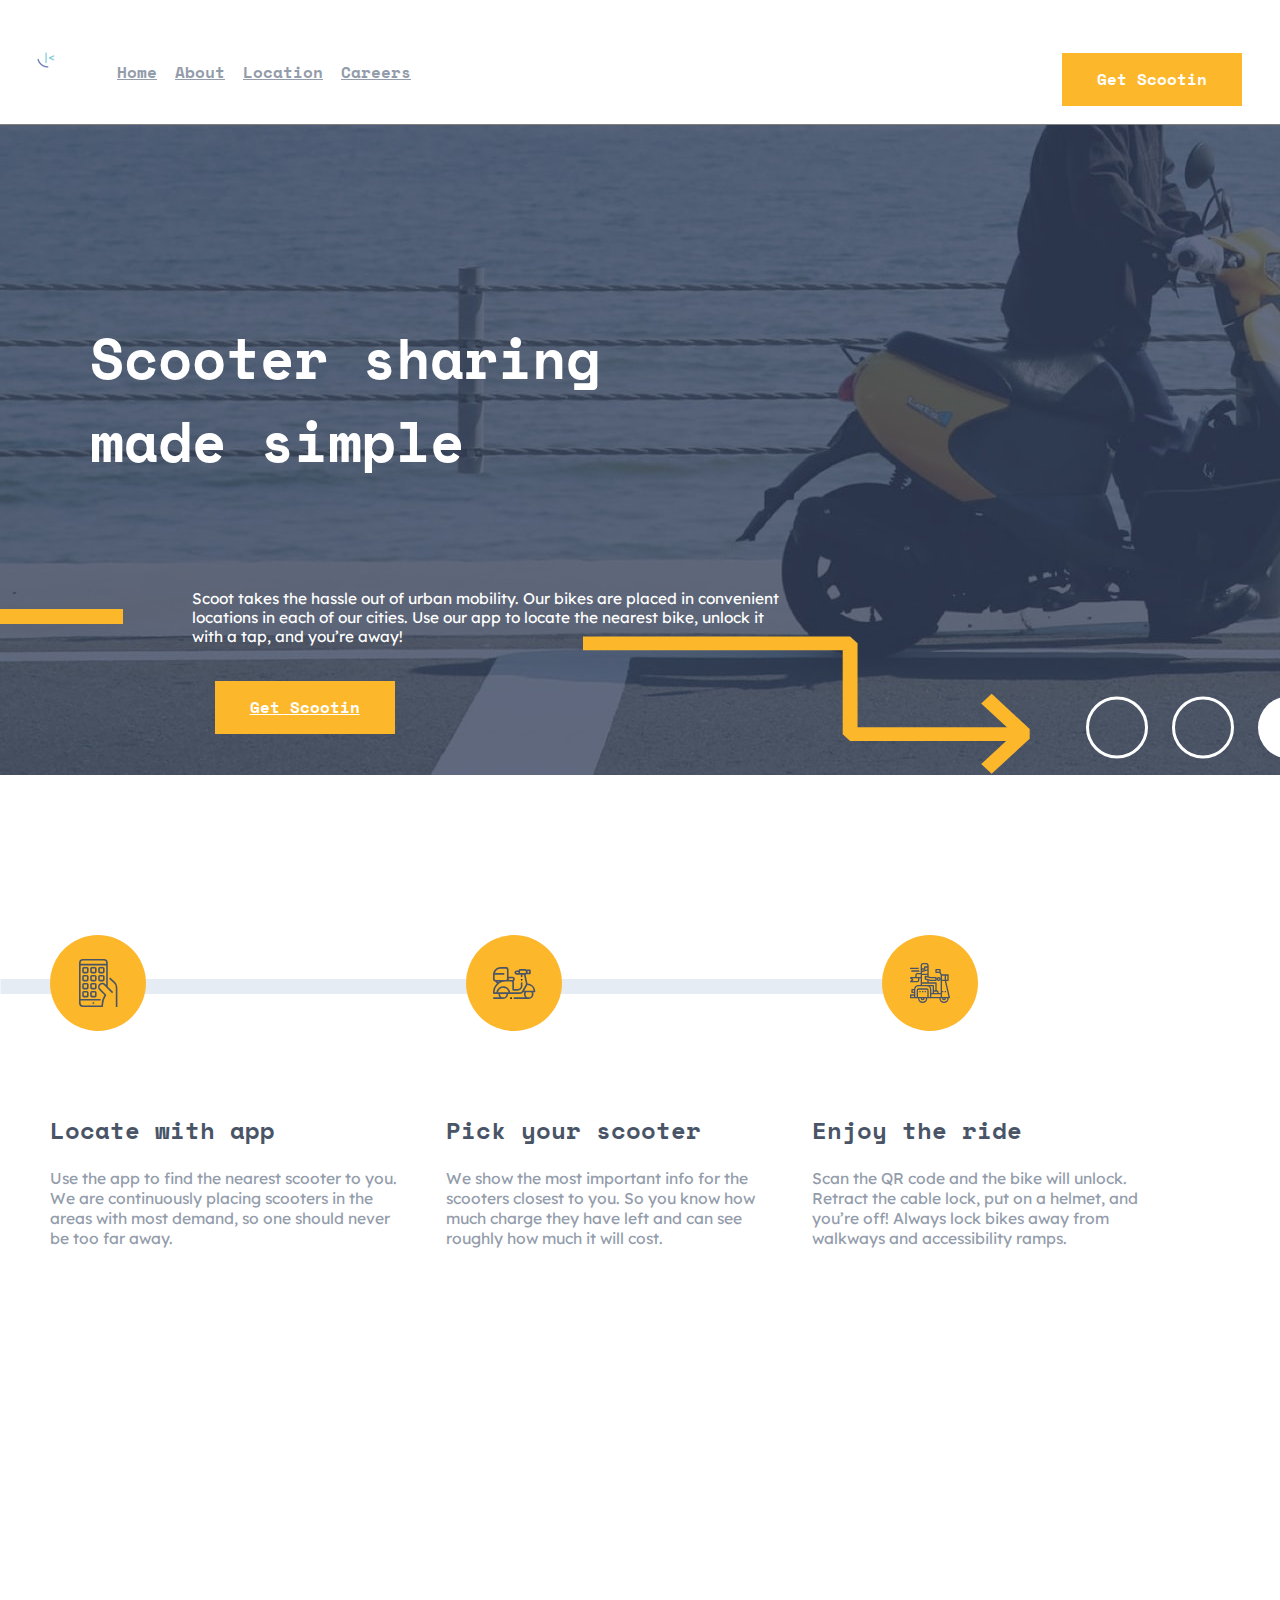
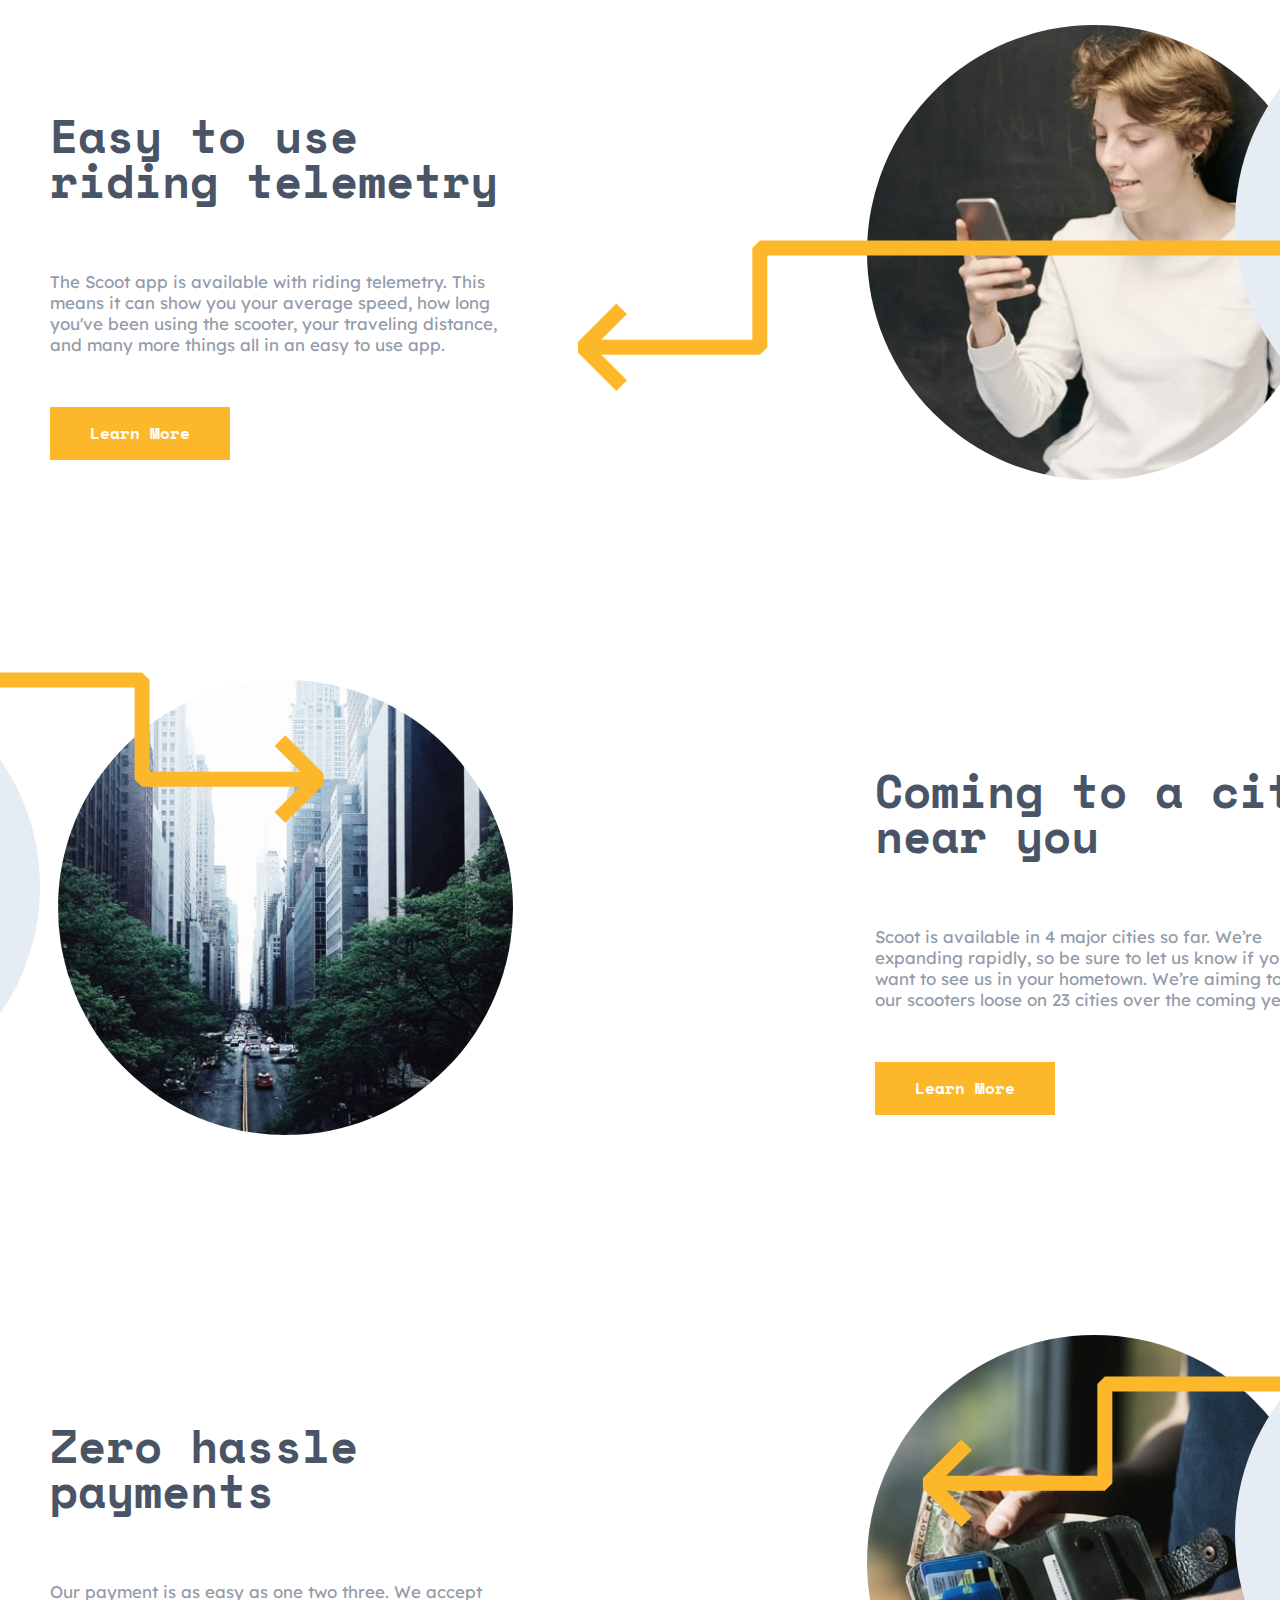
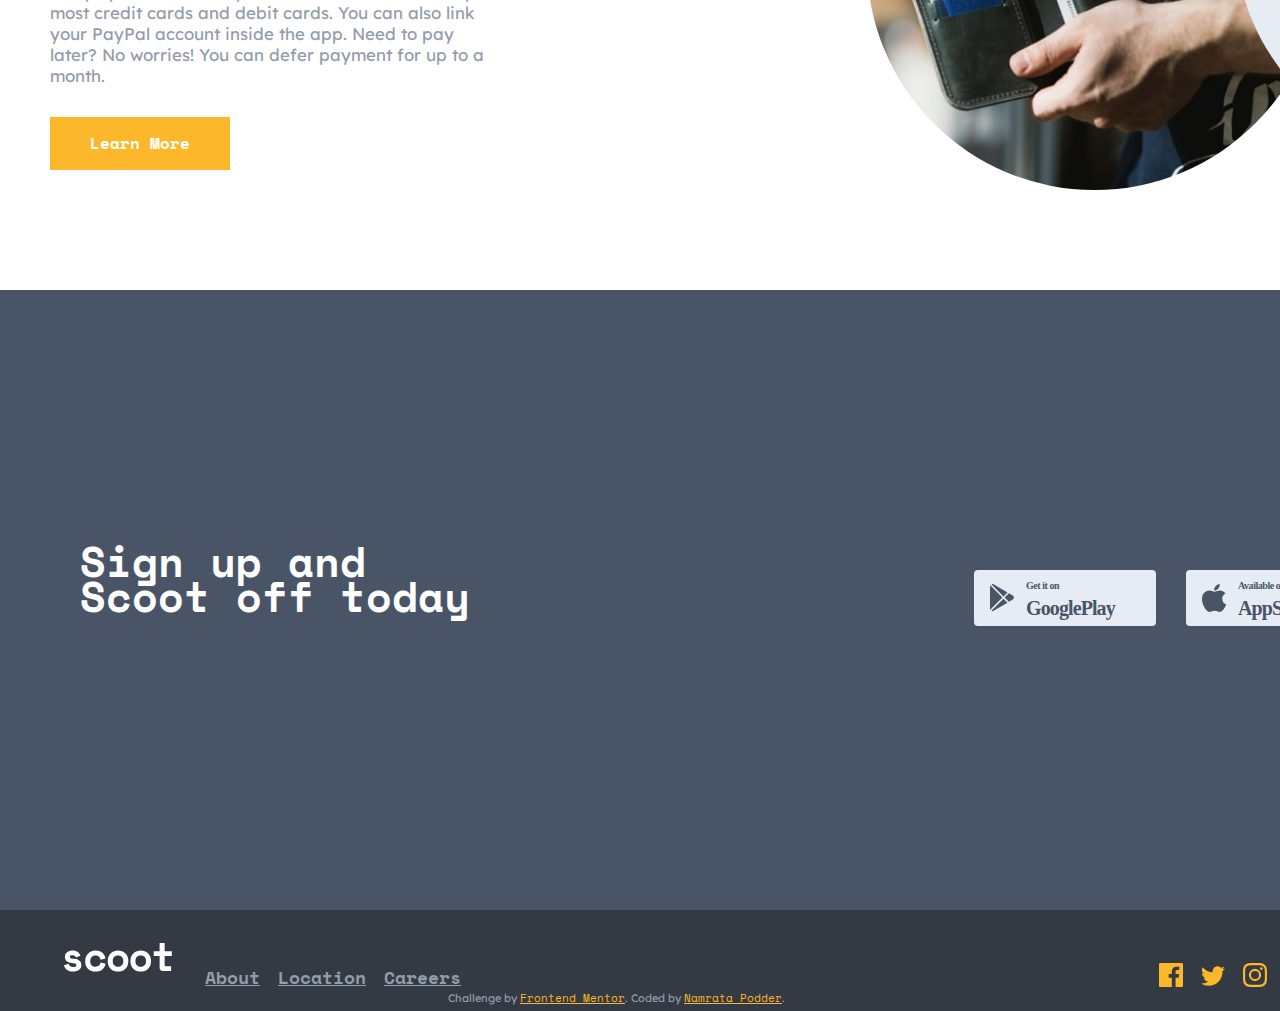
==== commit 63454cf6: "Update index.html" ====
--- a/index.html
+++ b/index.html
@@ -14,6 +14,9 @@
       <div class="navbar-item logo"><a href="index.html"><img src="logo.png"></a> </img></div>
       <ul class="navbar-item tabs">
         <li>
+          <a href="index.html">Home</a>
+        </li>
+        <li>
           <a href="about.html">About</a>
         </li>
         <li>
@@ -230,4 +233,4 @@
 
     </script>
   </body>
-</html>+</html>
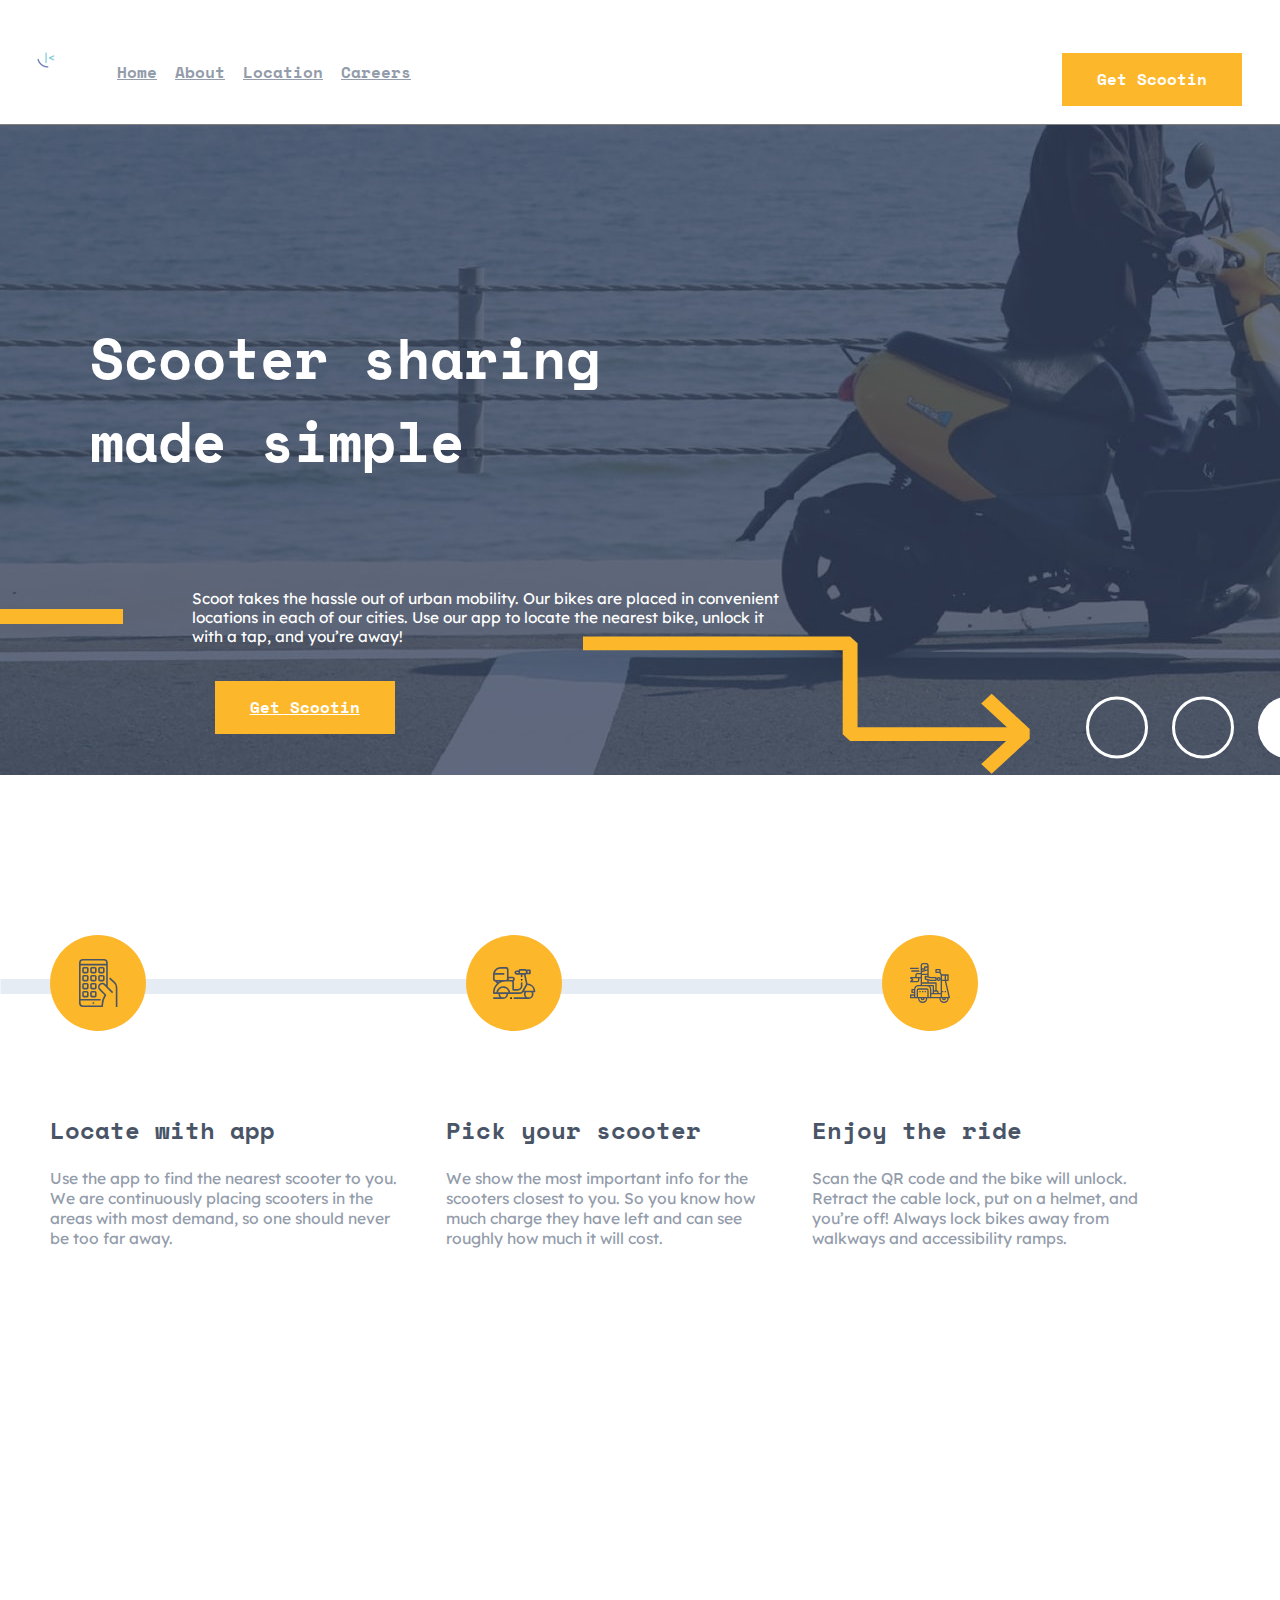
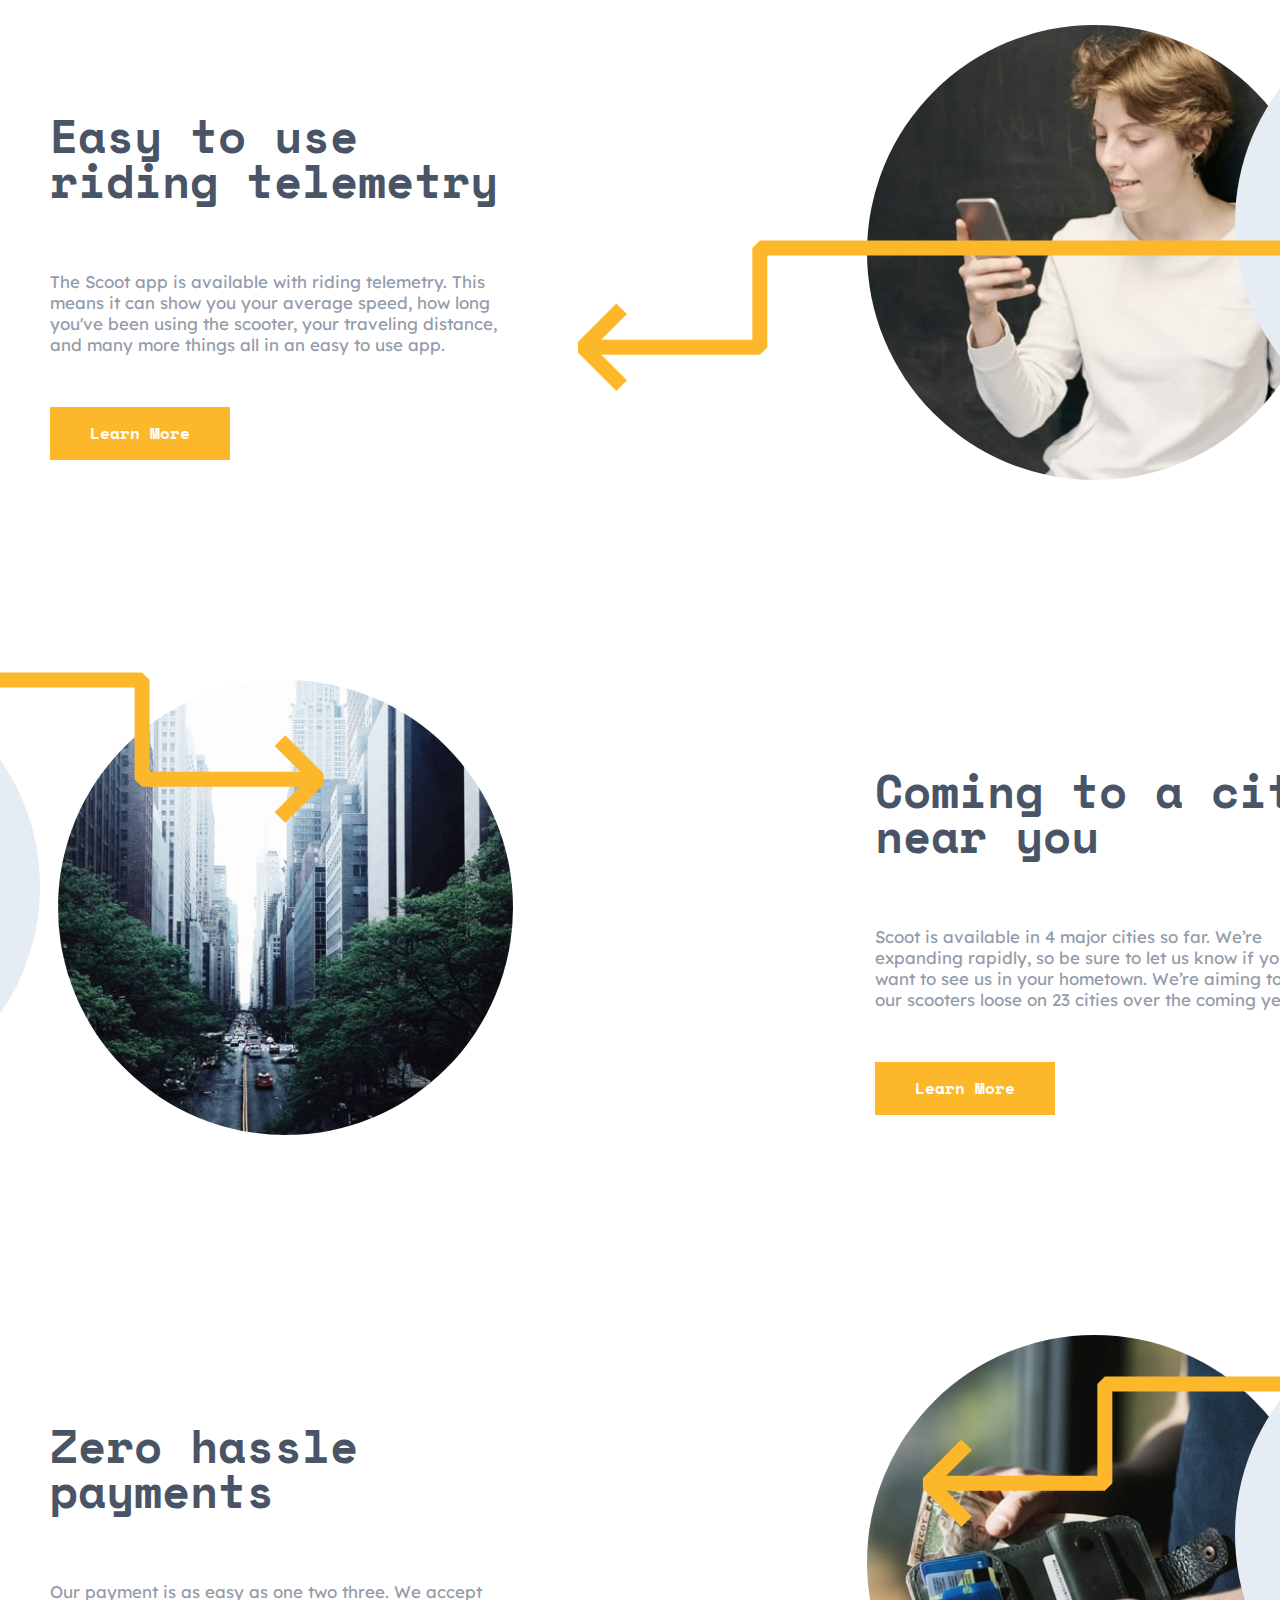
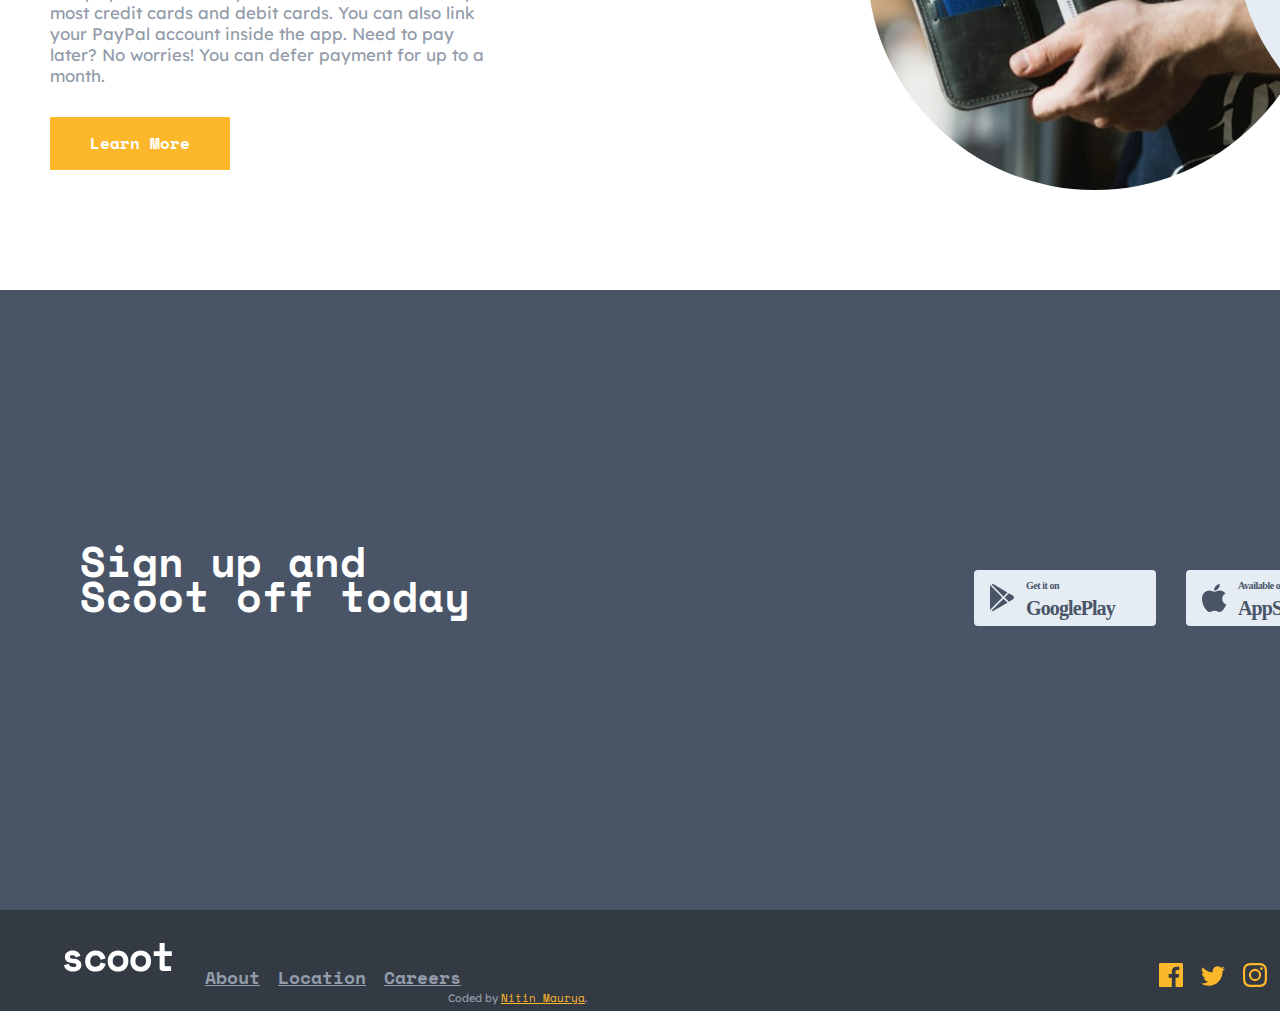
==== commit f86d7c19: "Update index.html" ====
--- a/index.html
+++ b/index.html
@@ -212,8 +212,8 @@
         </ul>
         </ul>
         <div class="attribution">
-          Challenge by <a href="https://www.frontendmentor.io/challenges" target="_blank">Frontend Mentor</a>.
-          Coded by <a href="https://twitter.com/namratapdr" target="_blank">Namrata Podder</a>.
+<!--           Challenge by <a href="https://www.frontendmentor.io/challenges" target="_blank">Frontend Mentor</a>. -->
+          Coded by <a href="https://twitter.com/namratapdr" target="_blank">Nitin Maurya</a>.
         </div>
       </div>
     </footer>
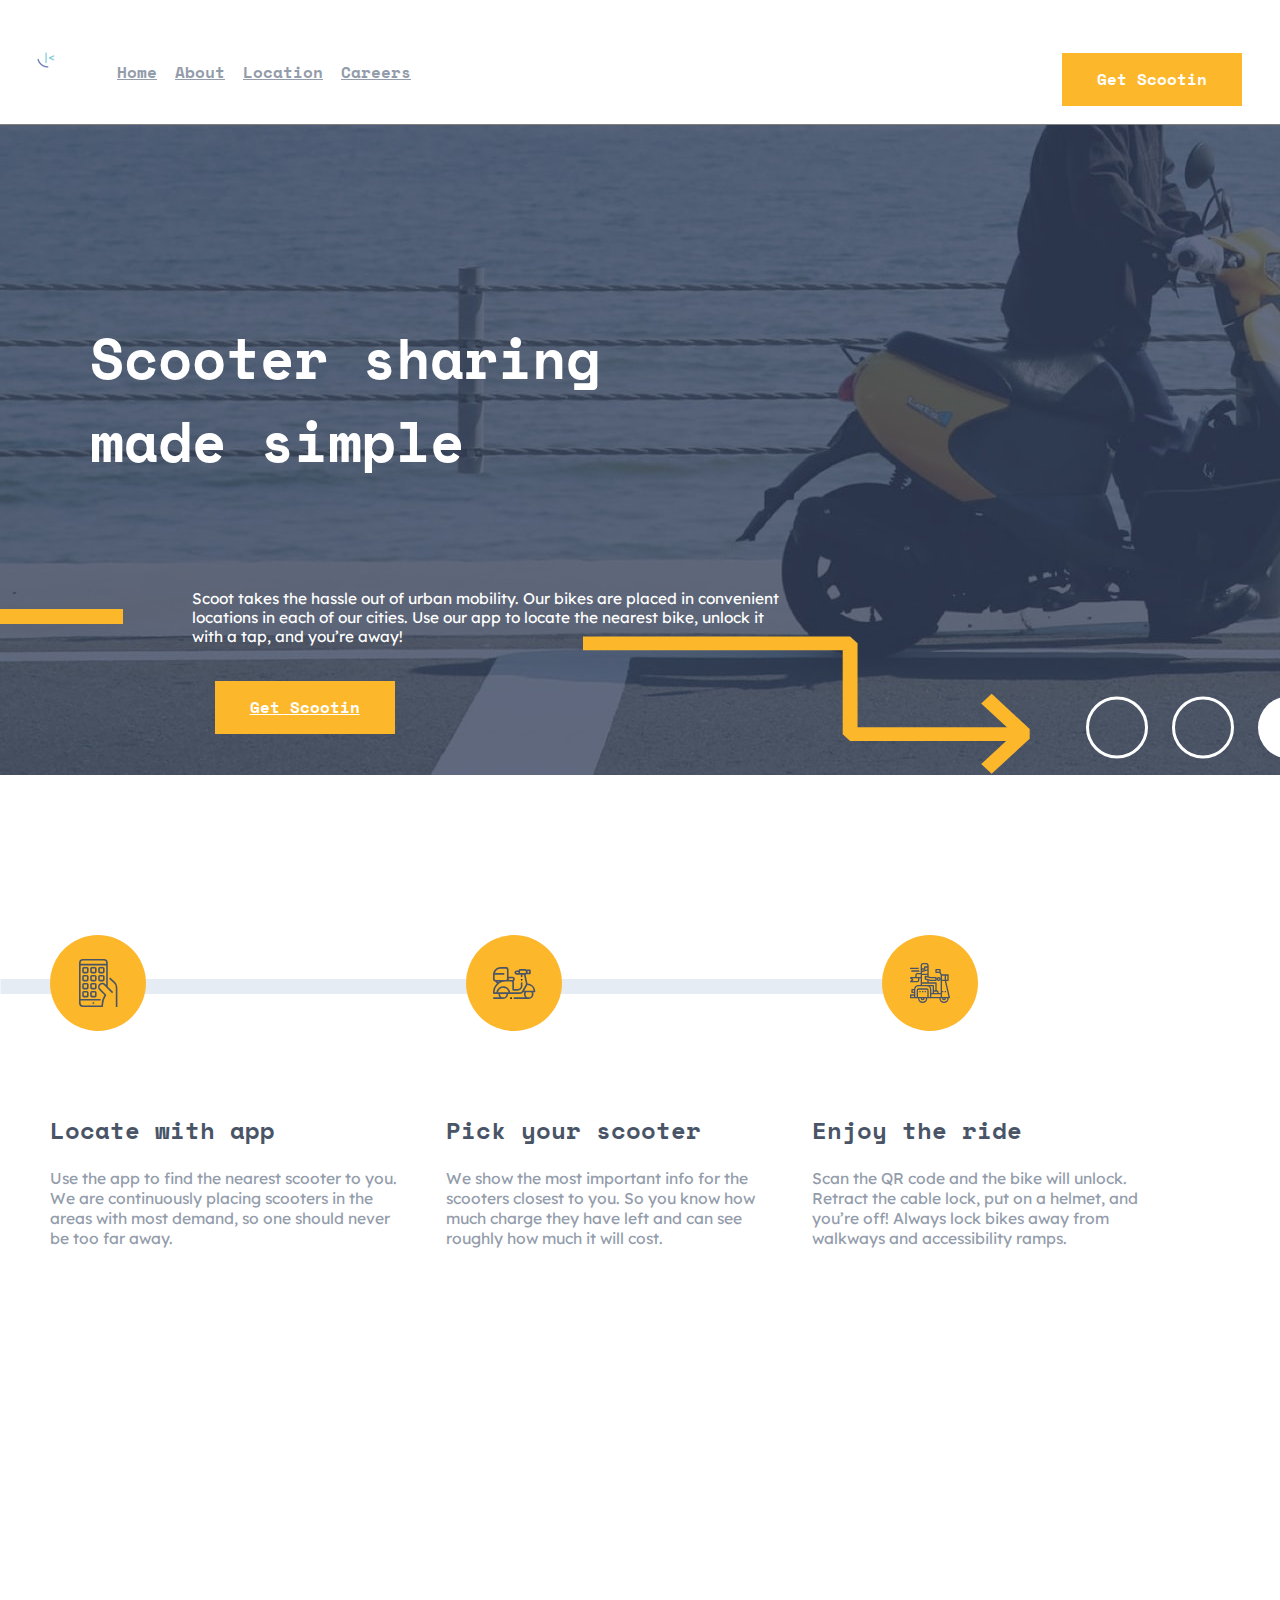
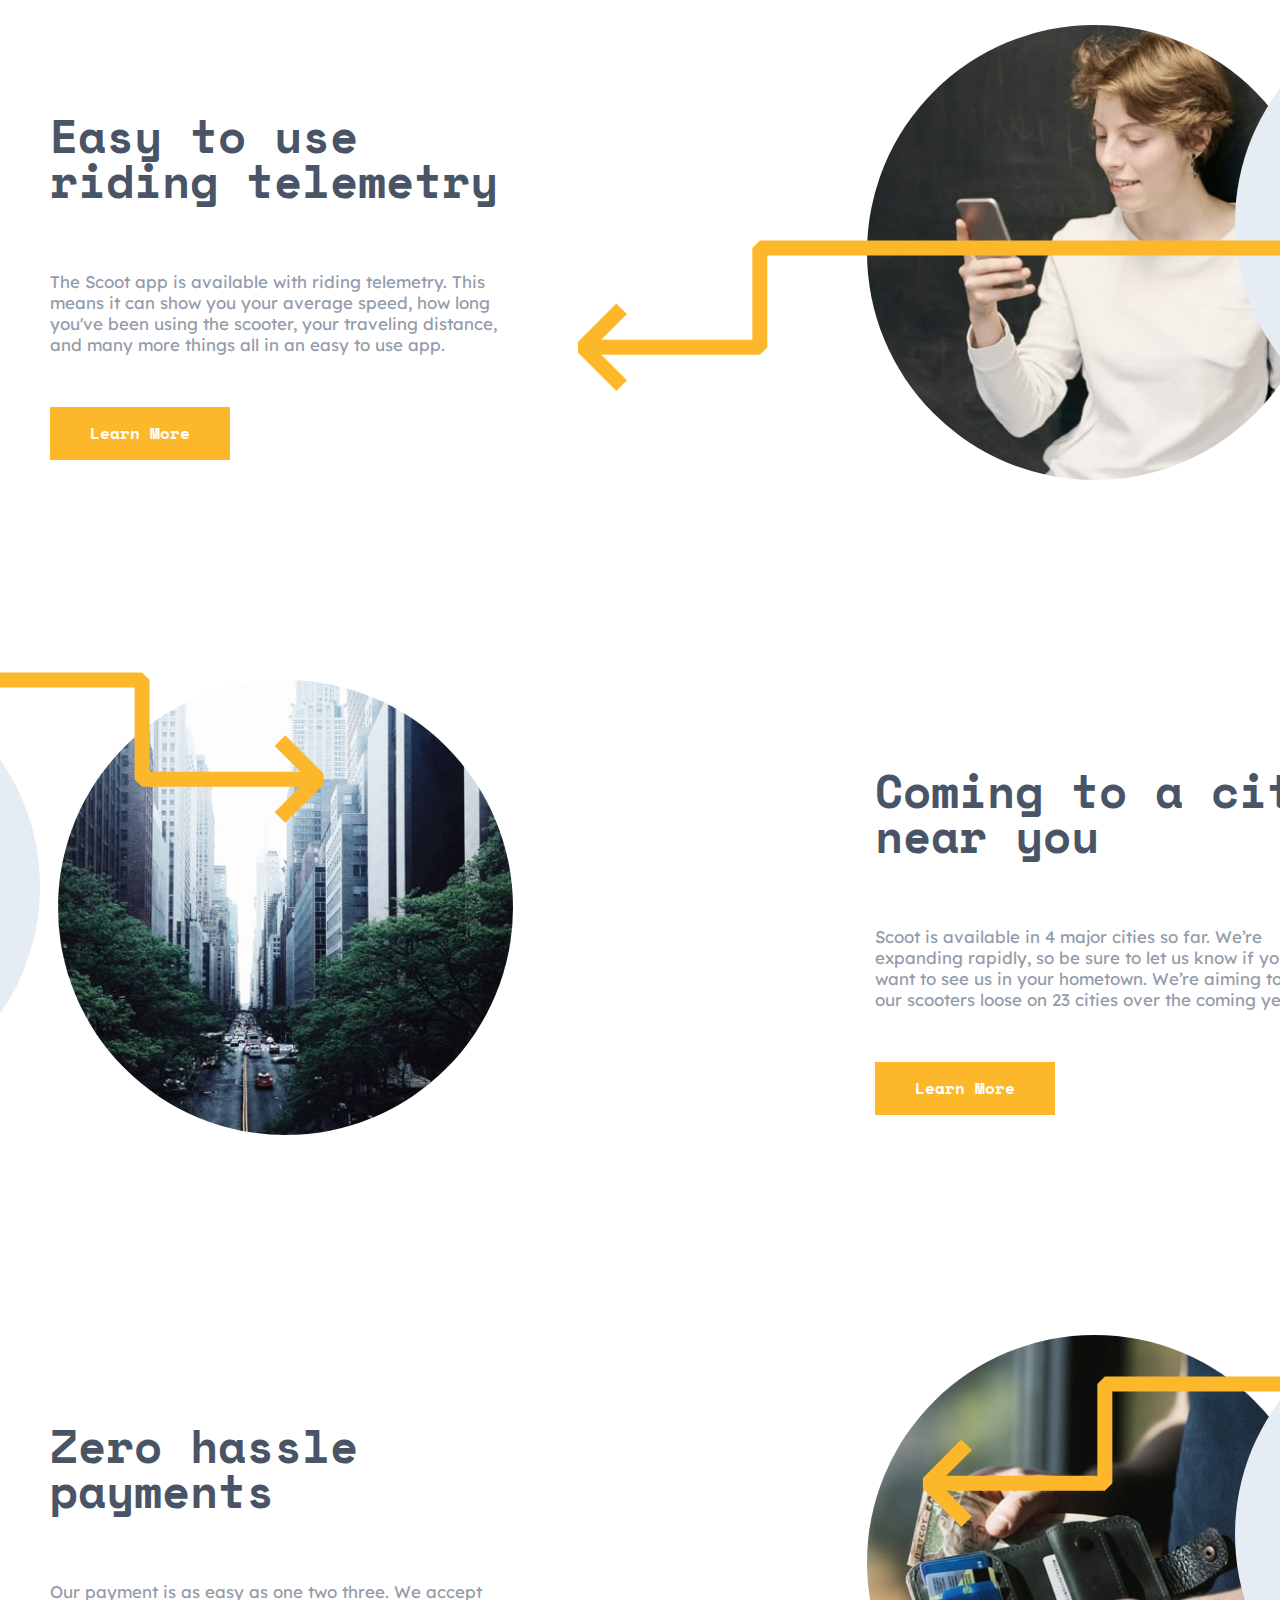
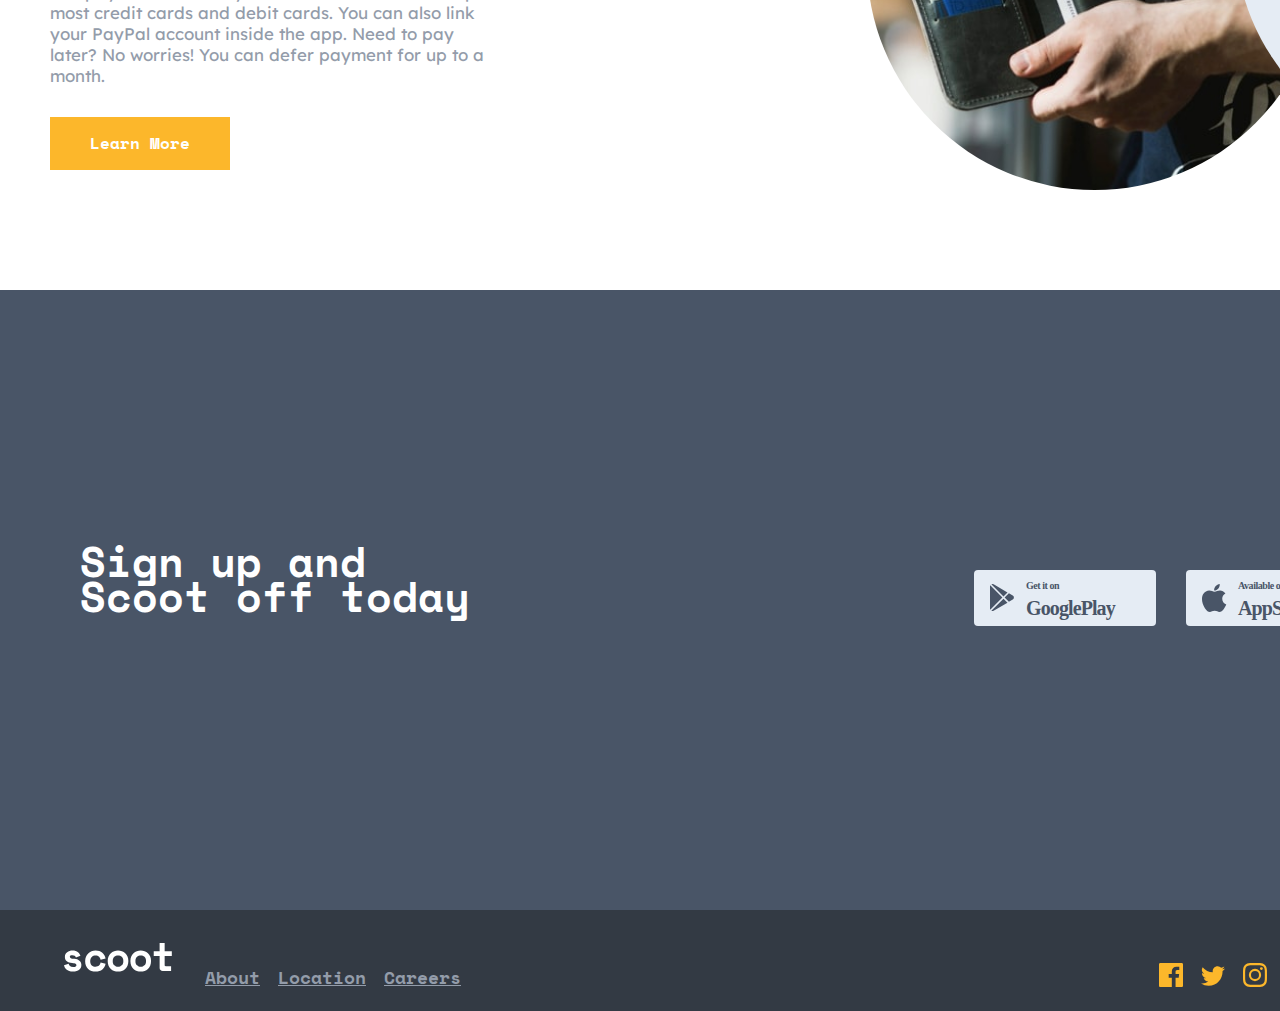
==== commit 5984aa64: "Update index.html" ====
--- a/index.html
+++ b/index.html
@@ -211,10 +211,7 @@
           </li>
         </ul>
         </ul>
-        <div class="attribution">
-<!--           Challenge by <a href="https://www.frontendmentor.io/challenges" target="_blank">Frontend Mentor</a>. -->
-          Coded by <a href="https://twitter.com/namratapdr" target="_blank">Nitin Maurya</a>.
-        </div>
+        
       </div>
     </footer>
       </div>
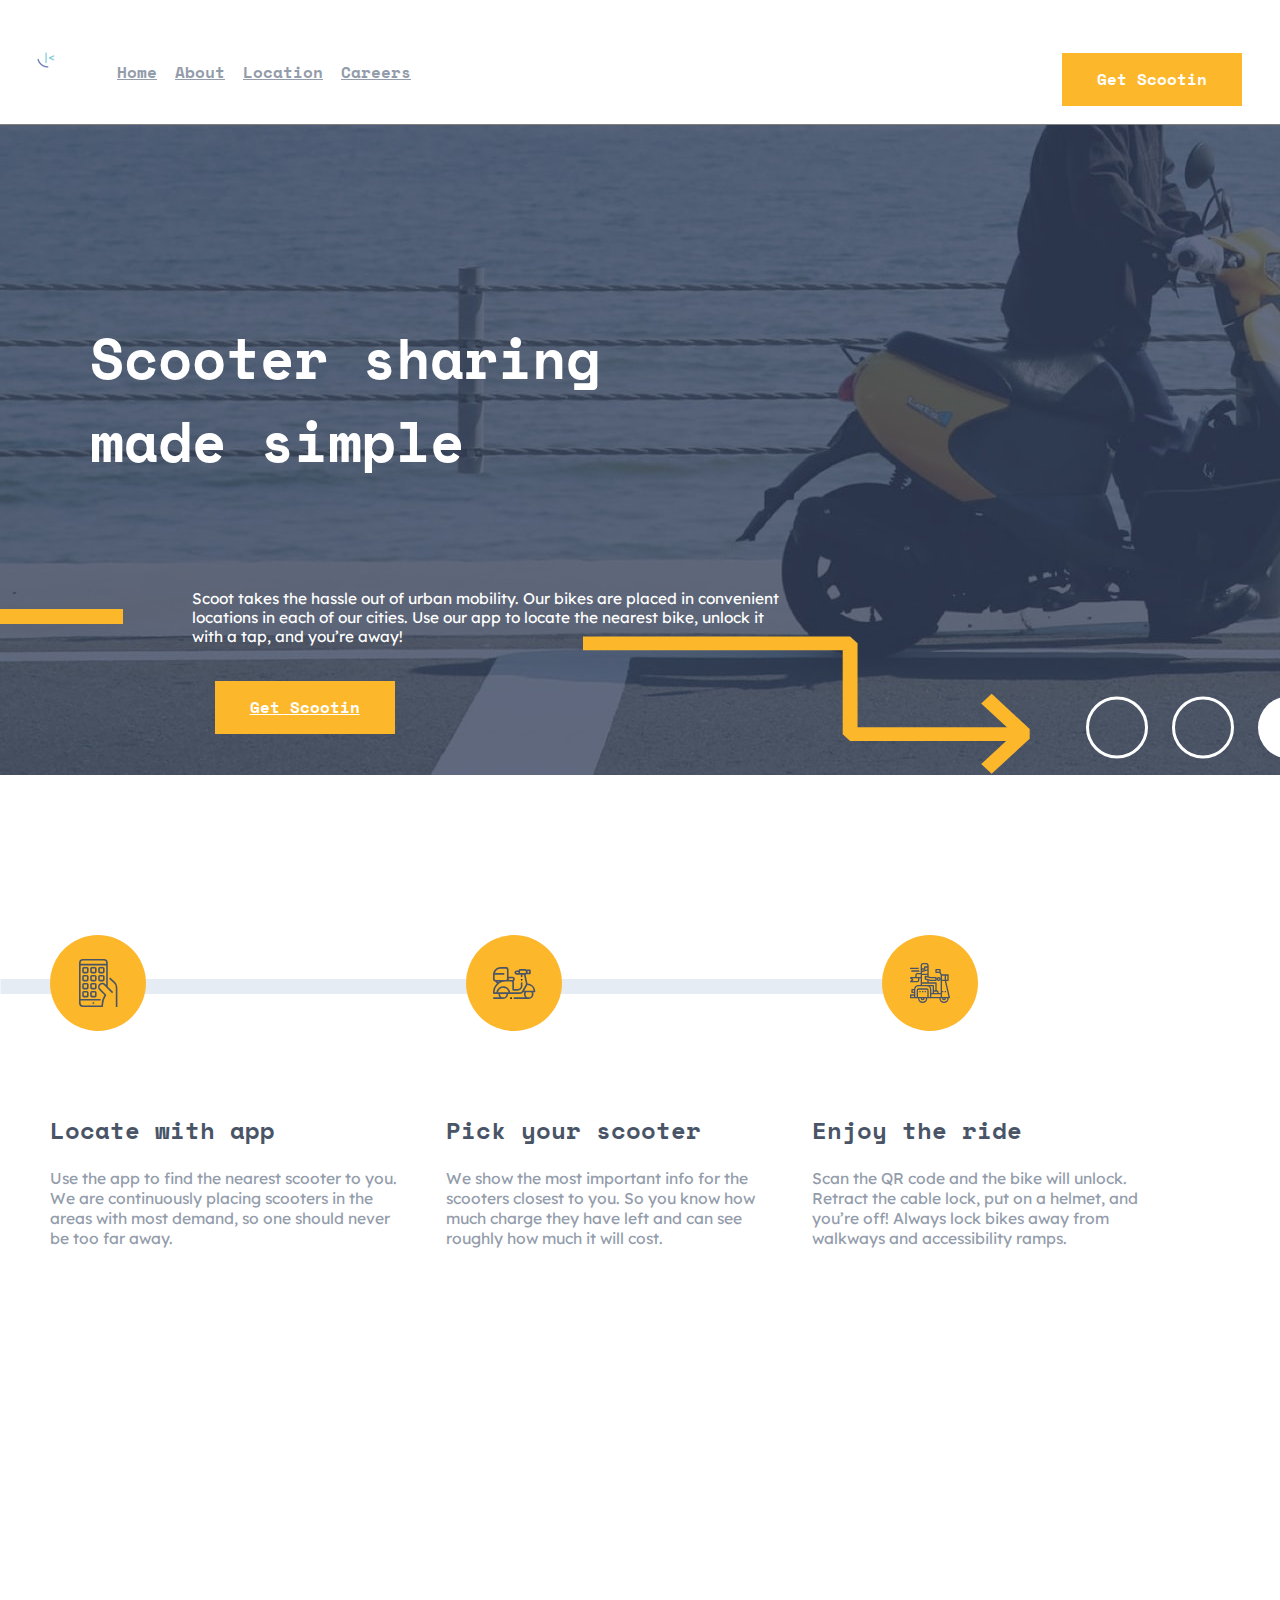
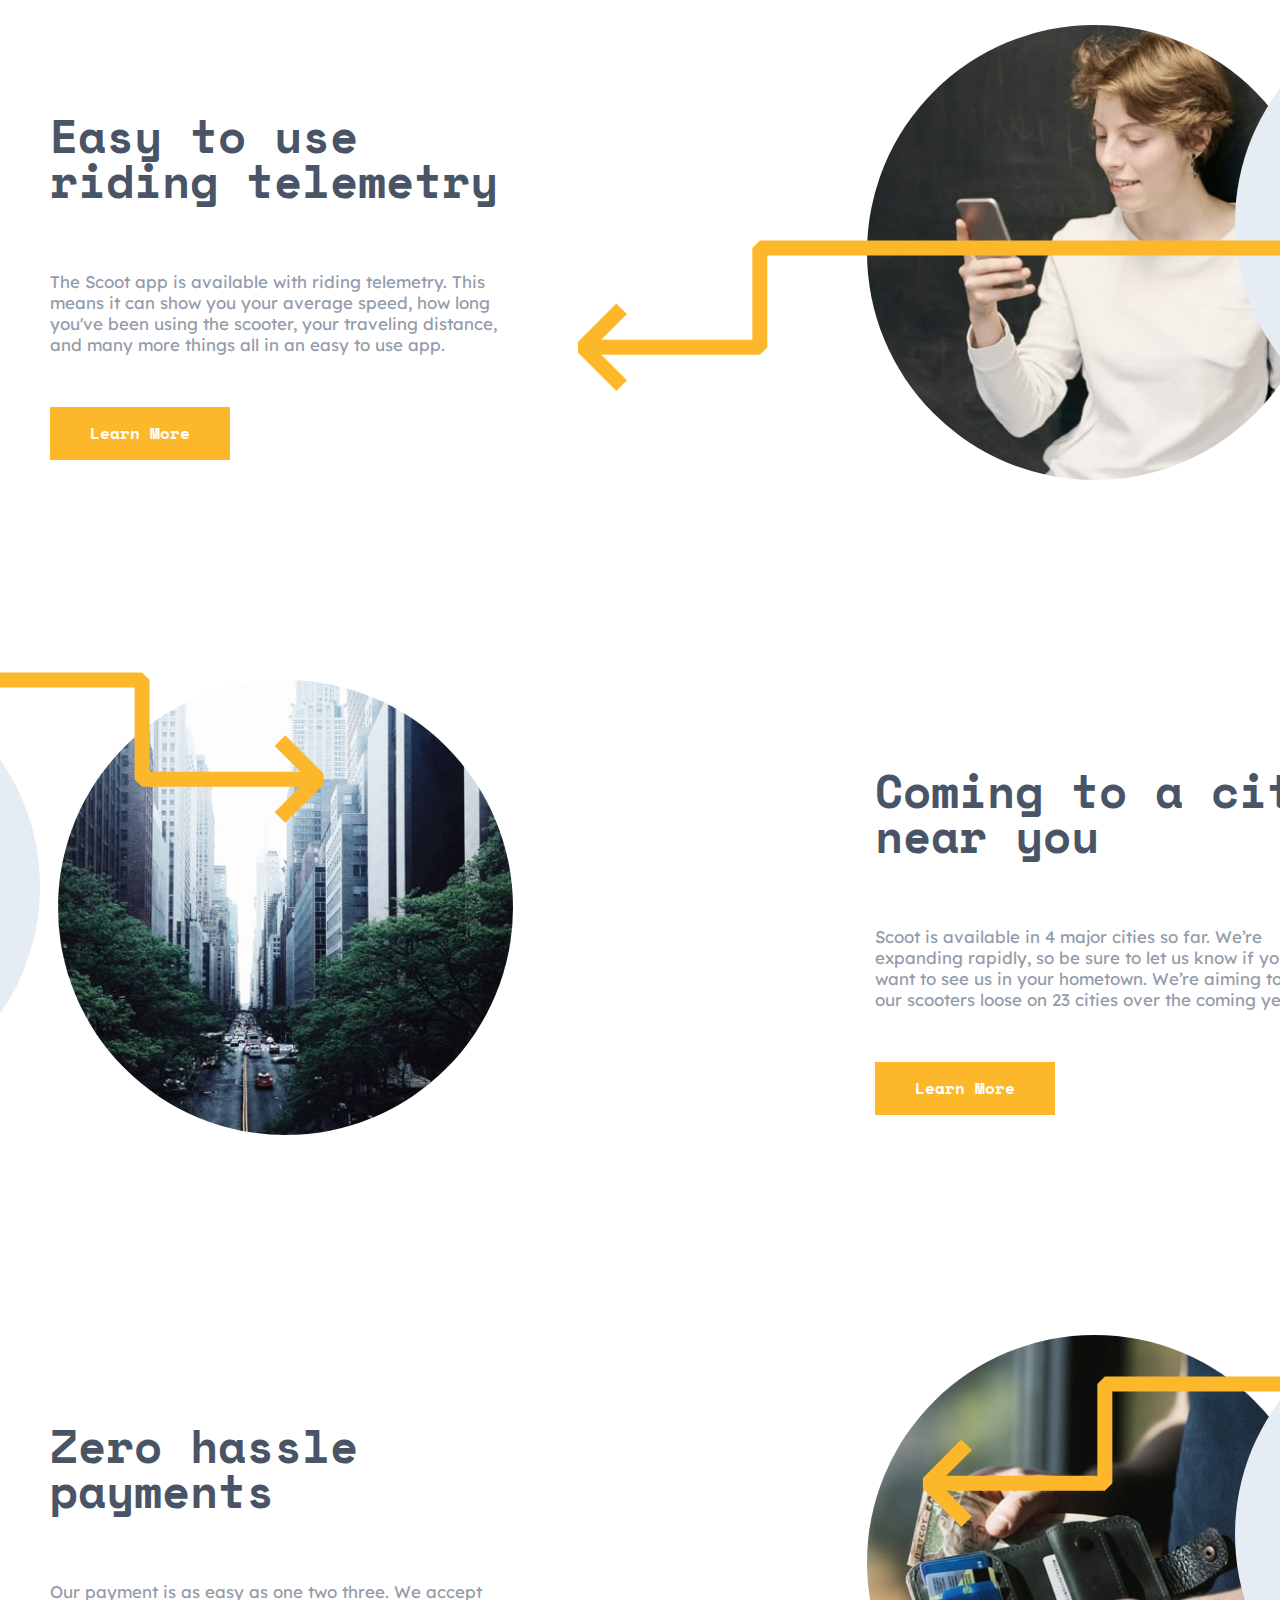
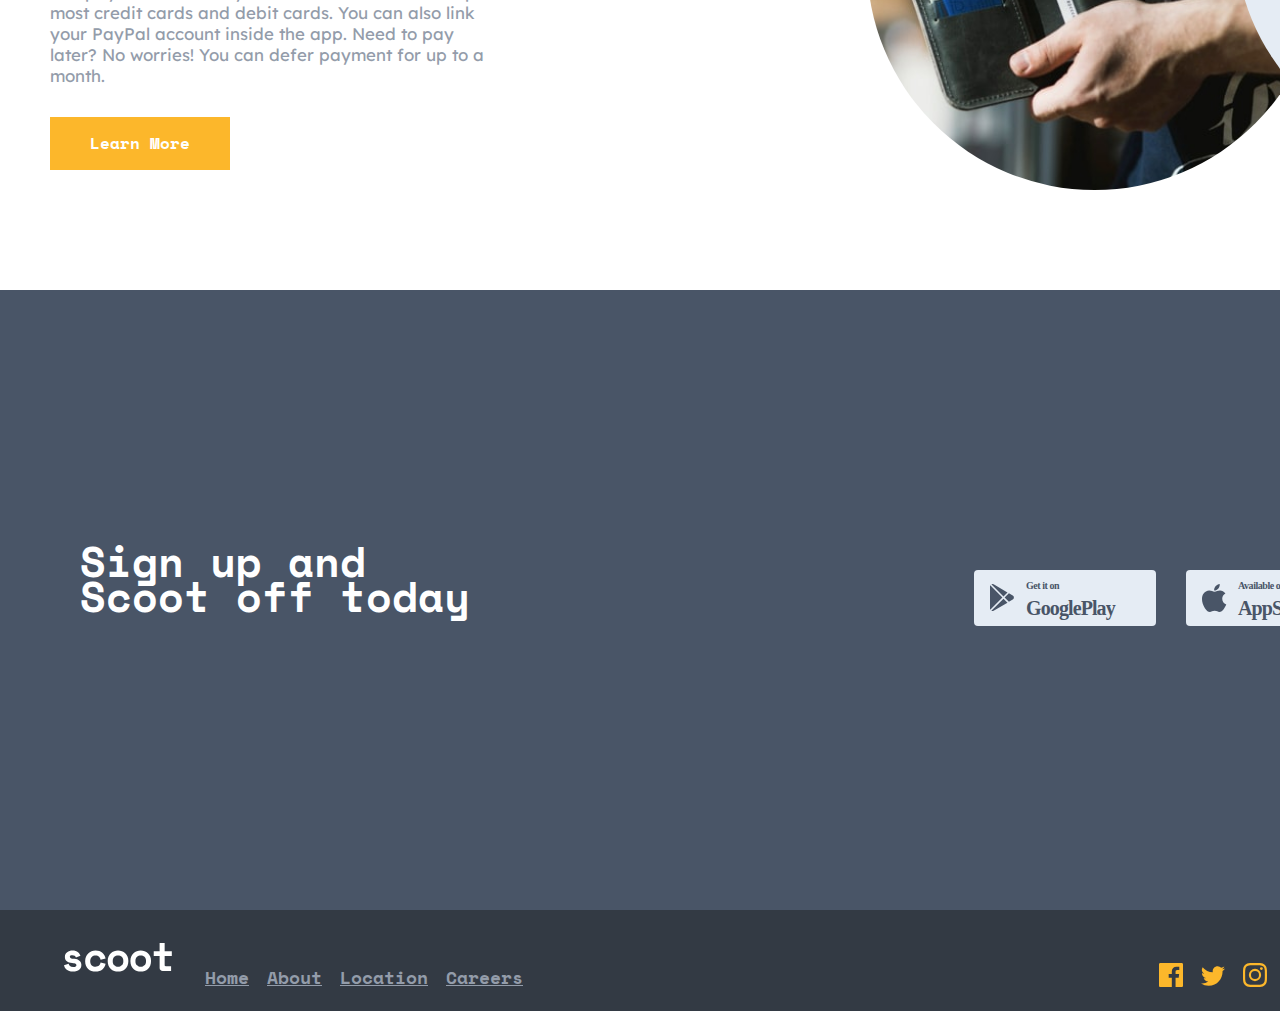
==== commit cbfb66c8: "Update index.html" ====
--- a/index.html
+++ b/index.html
@@ -29,7 +29,7 @@
       <a href="#scoot"><button class="navbar-item scootin">Get Scootin</button></a>
     </nav>
     <div class="sidebar-container">
-      <div class="logo"><a href="index.html"><img src="logo-white.svg"></a></div>
+      <div class="logo"><a href="index.html"><img src="logo.png"></a></div>
       <img id="hamburger" src="assets/icons/hamburger.svg" alt="" onclick="openNav()">
     </div>
     <div id="mySidebar" class="sidebar">
@@ -190,6 +190,9 @@
         <div class="footer-logo"><a href="index.html"><img src="./assets/logo-white.svg"></a> </img></div>
         <ul class="footer-tabs">
           <li>
+            <a href="index.html">Home</a>
+          </li>
+          <li>
             <a href="about.html">About</a>
           </li>
           <li>
